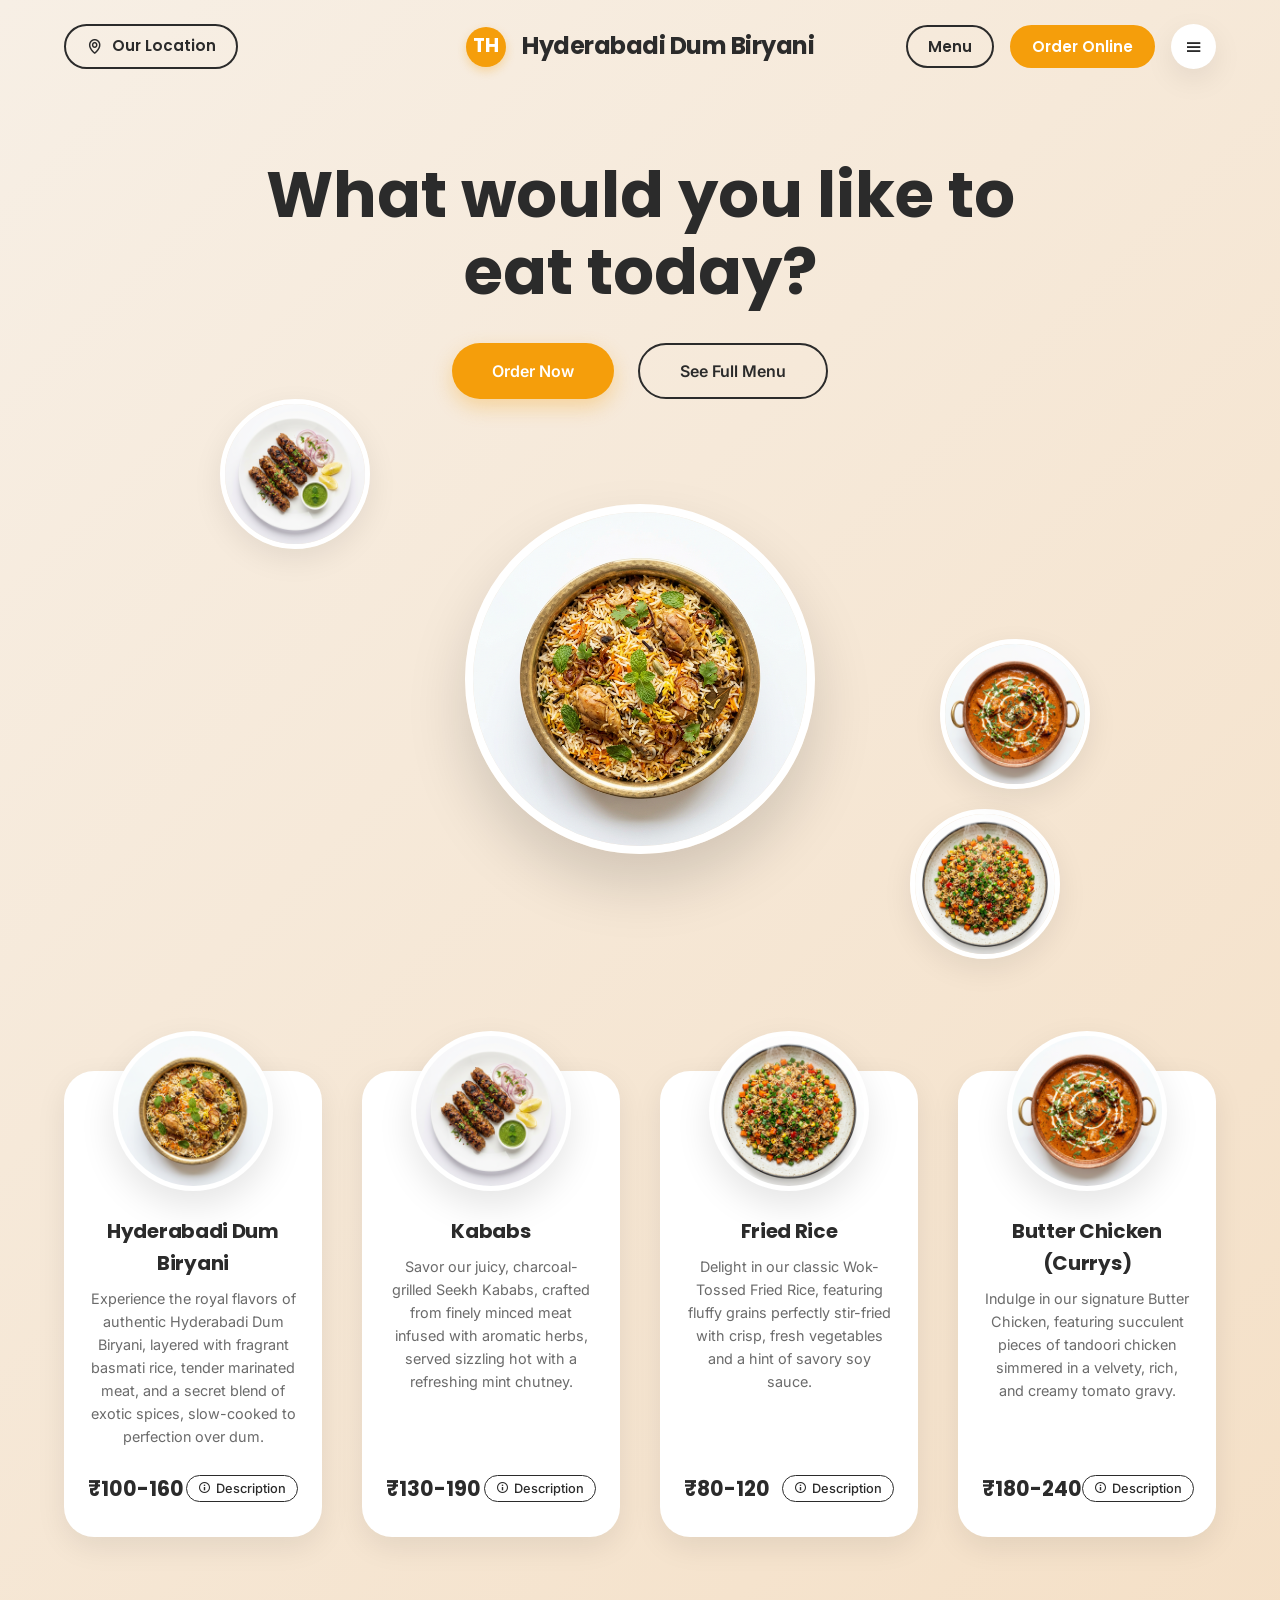
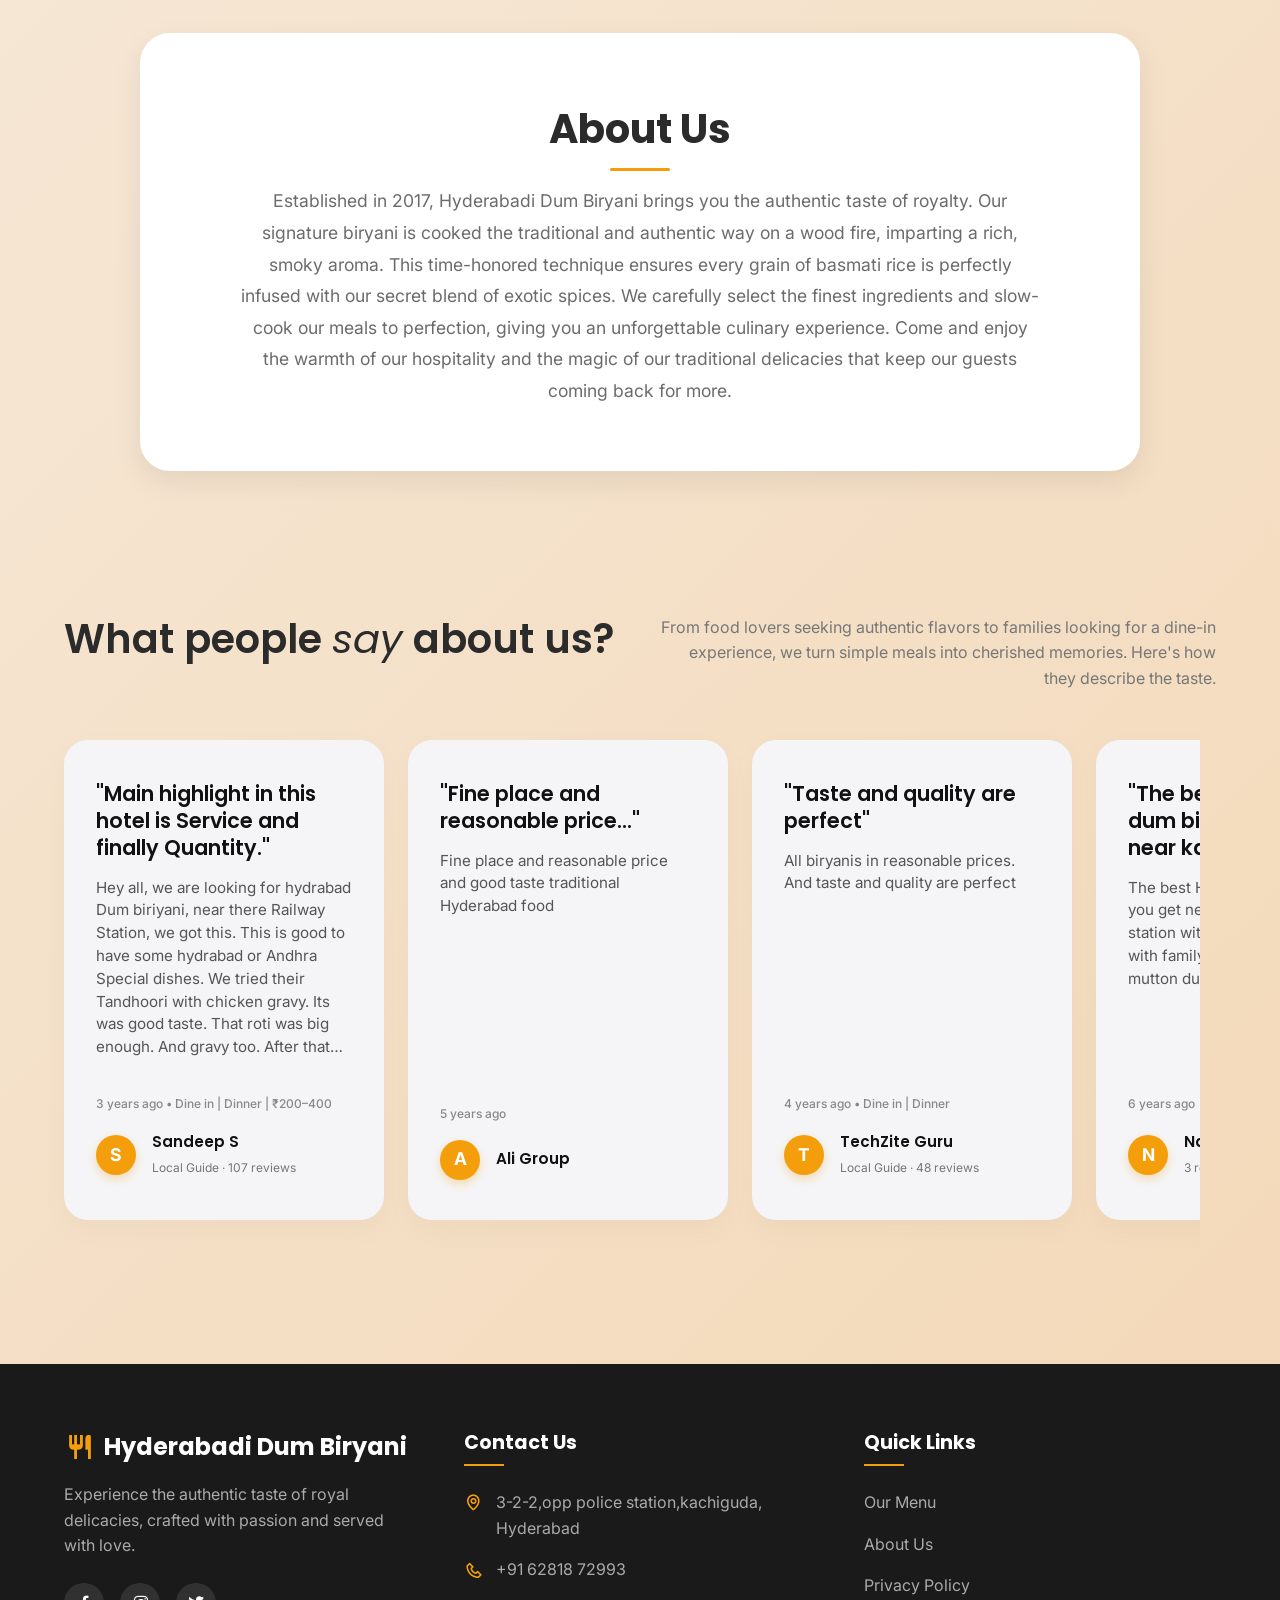
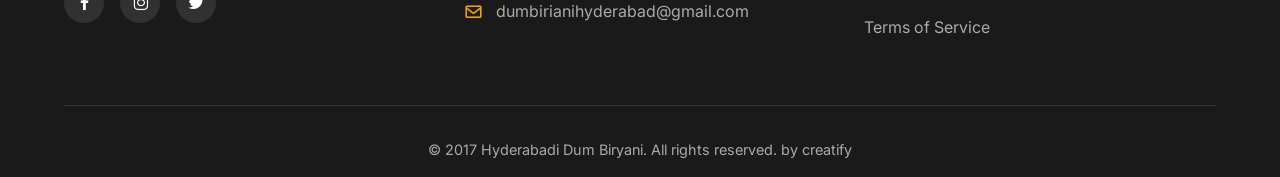
==== index.html @ a50149a4 "Initial commit" ====
<!DOCTYPE html>
<html lang="en">

<head>
  <meta charset="UTF-8">
  <meta name="viewport" content="width=device-width, initial-scale=1.0">
  <title>Hyderabadi Dum Biryani</title>
  <link href="https://fonts.googleapis.com/css2?family=Inter:wght@400;500&family=Poppins:wght@600;700&display=swap"
    rel="stylesheet">
  <link rel="stylesheet" href="style.css">
  <link href='https://unpkg.com/boxicons@2.1.4/css/boxicons.min.css' rel='stylesheet'>
</head>

<body>
  <nav class="navbar">
    <div class="nav-left">
      <a href="https://www.google.com/maps/place/Triveni+Hotel/@17.3891652,78.4968364,20z/data=!4m9!1m2!2m1!1shyderabadi+dum+biryani+hotel!3m5!1s0x3bcb99c9e9e6b159:0x6903d07ece1bf701!8m2!3d17.3891652!4d78.4968364!16s%2Fg%2F1tj44c68?entry=ttu&g_ep=EgoyMDI2MDQyOS4wIKXMDSoASAFQAw%3D%3D"
        target="_blank" title="Open our location in Google Maps" class="nav-pill-btn location-btn">
        <i class='bx bx-map'></i>
        <span>Our Location</span>
      </a>
    </div>
    <div class="nav-center">
      <div class="brand-logo">TH</div>
      <h1>Hyderabadi Dum Biryani</h1>
    </div>
    <div class="nav-right">
      <button class="nav-pill-btn" onclick="window.location.href='menu.html'">Menu</button>
      <button class="nav-pill-btn order-online-btn"
        onclick="window.location.href='https://www.zomato.com/hyderabad/hyderabad-dum-biryani-kacheguda'">Order
        Online</button>
      <button class="icon-btn"><i class='bx bx-menu'></i></button>
    </div>
  </nav>

  <main class="hero">
    <div class="hero-content">
      <h1 class="hero-title">What would you like to eat today?</h1>
      <div class="hero-buttons">
        <button class="btn btn-primary"
          onclick="window.location.href='https://www.zomato.com/hyderabad/hyderabad-dum-biryani-kacheguda'">Order
          Now</button>
        <button class="btn btn-secondary" onclick="window.location.href='menu.html'">See Full Menu</button>
      </div>
    </div>

    <div class="hero-images">
      <img src="assets/biryani_main.png" alt="Hyderabadi Dum Biryani" class="main-dish">

      <img src="assets/kababs_dish.png" alt="Kababs" class="floating-dish dish-1">
      <img src="assets/fried_rice_dish.png" alt="Fried Rice" class="floating-dish dish-2">
      <img src="assets/butter_chicken_dish.png" alt="Butter Chicken" class="floating-dish dish-3">
    </div>
  </main>

  <section class="menu-section">
    <div class="menu-grid">
      <div class="menu-card floating-card" onclick="window.location.href='biryanis.html'" style="cursor: pointer;"
        title="View all Biryani options">
        <div class="card-img-wrapper">
          <img src="assets/biryani_main.png" alt="Hyderabadi Dum Biryani">
        </div>
        <h3>Hyderabadi Dum Biryani</h3>
        <p>Experience the royal flavors of authentic Hyderabadi Dum Biryani, layered with fragrant basmati rice, tender
          marinated meat, and a secret blend of exotic spices, slow-cooked to perfection over dum.</p>
        <div class="card-footer">
          <span class="price">₹100-160</span>
          <button class="description-btn" onclick="event.stopPropagation();"><i class='bx bx-info-circle'></i>
            Description</button>
        </div>
      </div>

      <div class="menu-card floating-card" style="animation-delay: 1s; cursor: pointer;"
        onclick="window.location.href='kababs.html'" title="View all Kababs">
        <div class="card-img-wrapper">
          <img src="assets/kababs_dish.png" alt="Kababs">
        </div>
        <h3>Kababs</h3>
        <p>Savor our juicy, charcoal-grilled Seekh Kababs, crafted from finely minced meat infused with aromatic herbs,
          served sizzling hot with a refreshing mint chutney.</p>
        <div class="card-footer">
          <span class="price">₹130-190</span>
          <button class="description-btn" onclick="event.stopPropagation();"><i class='bx bx-info-circle'></i>
            Description</button>
        </div>
      </div>

      <div class="menu-card floating-card" style="animation-delay: 2s; cursor: pointer;"
        onclick="window.location.href='fried_rice.html'" title="View all Fried Rice">
        <div class="card-img-wrapper">
          <img src="assets/fried_rice_dish.png" alt="Fried Rice">
        </div>
        <h3>Fried Rice</h3>
        <p>Delight in our classic Wok-Tossed Fried Rice, featuring fluffy grains perfectly stir-fried with crisp, fresh
          vegetables and a hint of savory soy sauce.</p>
        <div class="card-footer">
          <span class="price">₹80-120</span>
          <button class="description-btn" onclick="event.stopPropagation();"><i class='bx bx-info-circle'></i>
            Description</button>
        </div>
      </div>

      <div class="menu-card floating-card" style="animation-delay: 3s; cursor: pointer;"
        onclick="window.location.href='currys.html'" title="View all Currys">
        <div class="card-img-wrapper">
          <img src="assets/butter_chicken_dish.png" alt="Butter Chicken">
        </div>
        <h3>Butter Chicken (Currys)</h3>
        <p>Indulge in our signature Butter Chicken, featuring succulent pieces of tandoori chicken simmered in a
          velvety, rich, and creamy tomato gravy.</p>
        <div class="card-footer">
          <span class="price">₹180-240</span>
          <button class="description-btn" onclick="event.stopPropagation();"><i class='bx bx-info-circle'></i>
            Description</button>
        </div>
      </div>
    </div>
  </section>

  <section class="about-section" id="about">
    <div class="about-content">
      <h2>About Us</h2>
      <p>
        Established in 2017, Hyderabadi Dum Biryani brings you the authentic taste of royalty.
        Our signature biryani is cooked the traditional and authentic way on a wood fire, imparting a rich, smoky aroma.
        This time-honored technique ensures every grain of basmati rice is perfectly infused with our secret blend of
        exotic spices.
        We carefully select the finest ingredients and slow-cook our meals to perfection, giving you an unforgettable
        culinary experience.
        Come and enjoy the warmth of our hospitality and the magic of our traditional delicacies that keep our guests
        coming back for more.
      </p>
    </div>
  </section>

  <section class="reviews-section" id="reviews">
    <div class="reviews-header">
      <h2 class="reviews-title">What people <em>say</em> about us?</h2>
      <p class="reviews-subtitle">From food lovers seeking authentic flavors to families looking for a dine-in
        experience, we turn simple meals into cherished memories. Here's how they describe the taste.</p>
    </div>

    <div class="reviews-container">
      <div class="reviews-row">

        <!-- Review 1 -->
        <div class="review-card">
          <div class="review-content">
            <h3 class="review-heading">"Main highlight in this hotel is Service and finally Quantity."</h3>
            <p class="review-text">Hey all, we are looking for hydrabad Dum biriyani, near there Railway Station, we got
              this. This is good to have some hydrabad or Andhra Special dishes. We tried their Tandhoori with chicken
              gravy. Its was good taste. That roti was big enough. And gravy too. After that we ordered one Chicken
              biriyani with 1 big piece. We are Satisfied. And we returned to banglore with peace.</p>
          </div>
          <div class="review-meta">
            <p class="review-context">3 years ago • Dine in | Dinner | ₹200–400</p>
            <div class="review-author">
              <div class="author-avatar">S</div>
              <div class="author-info">
                <h4>Sandeep S</h4>
                <span>Local Guide · 107 reviews</span>
              </div>
            </div>
          </div>
        </div>

        <!-- Review 2 -->
        <div class="review-card">
          <div class="review-content">
            <h3 class="review-heading">"Fine place and reasonable price..."</h3>
            <p class="review-text">Fine place and reasonable price and good taste traditional Hyderabad food</p>
          </div>
          <div class="review-meta">
            <p class="review-context">5 years ago</p>
            <div class="review-author">
              <div class="author-avatar">A</div>
              <div class="author-info">
                <h4>Ali Group</h4>
              </div>
            </div>
          </div>
        </div>

        <!-- Review 3 -->
        <div class="review-card">
          <div class="review-content">
            <h3 class="review-heading">"Taste and quality are perfect"</h3>
            <p class="review-text">All biryanis in reasonable prices. And taste and quality are perfect</p>
          </div>
          <div class="review-meta">
            <p class="review-context">4 years ago • Dine in | Dinner</p>
            <div class="review-author">
              <div class="author-avatar">T</div>
              <div class="author-info">
                <h4>TechZite Guru</h4>
                <span>Local Guide · 48 reviews</span>
              </div>
            </div>
          </div>
        </div>

        <!-- Review 4 -->
        <div class="review-card">
          <div class="review-content">
            <h3 class="review-heading">"The best Hyderabad dum biryani you get near kachiguda..."</h3>
            <p class="review-text">The best Hyderabad dum biryani you get near kachiguda railway station with nice place
              for dining with family. must taste special mutton dum biryani.</p>
          </div>
          <div class="review-meta">
            <p class="review-context">6 years ago</p>
            <div class="review-author">
              <div class="author-avatar">N</div>
              <div class="author-info">
                <h4>Nazir Shaik</h4>
                <span>3 reviews</span>
              </div>
            </div>
          </div>
        </div>

      </div>
    </div>
  </section>



  <footer class="footer">
    <div class="footer-content">
      <div class="footer-section brand-section">
        <div class="footer-logo">
          <i class='bx bx-restaurant'></i>
          <h2>Hyderabadi Dum Biryani</h2>
        </div>
        <p>Experience the authentic taste of royal delicacies, crafted with passion and served with love.</p>
        <div class="social-links">
          <a href="#"><i class='bx bxl-facebook'></i></a>
          <a href="#"><i class='bx bxl-instagram'></i></a>
          <a href="#"><i class='bx bxl-twitter'></i></a>
        </div>
      </div>
      <div class="footer-section">
        <h3>Contact Us</h3>
        <ul>
          <li><i class='bx bx-map'></i> 3-2-2,opp police station,kachiguda, Hyderabad </li>
          <li><i class='bx bx-phone'></i> +91 62818 72993</li>
          <li><i class='bx bx-envelope'></i> dumbirianihyderabad@gmail.com</li>
        </ul>
      </div>
      <div class="footer-section">
        <h3>Quick Links</h3>
        <ul>
          <li><a href="menu.html">Our Menu</a></li>
          <li><a href="index.html#about">About Us</a></li>
          <li><a href="#">Privacy Policy</a></li>
          <li><a href="#">Terms of Service</a></li>
        </ul>
      </div>
    </div>
    <div class="footer-bottom">
      <p>&copy; 2017 Hyderabadi Dum Biryani. All rights reserved. by creatify</p>
    </div>
  </footer>

  <script src="script.js"></script>
</body>

</html>
---- style.css ----
:root {
  --font-heading: 'Poppins', sans-serif;
  --font-body: 'Inter', sans-serif;

  --bg-gradient: linear-gradient(135deg, #F7EFE5 0%, #F3D7B5 100%);
  --primary-btn: #F59E0B;
  --primary-btn-hover: #EA8C00;

  --heading-color: #2B2B2B;
  --text-color: #6B6B6B;

  --card-bg: #FFFFFF;
  --card-shadow: 0 10px 30px rgba(0, 0, 0, 0.08);
}

* {
  margin: 0;
  padding: 0;
  box-sizing: border-box;
}

body {
  font-family: var(--font-body);
  color: var(--text-color);
  background: var(--bg-gradient);
  min-height: 100vh;
  overflow-x: hidden;
  line-height: 1.6;
}

h1,
h2,
h3,
h4,
.price {
  font-family: var(--font-heading);
  color: var(--heading-color);
}

/* Navbar */
.navbar {
  display: flex;
  justify-content: space-between;
  align-items: center;
  padding: 1.5rem 5%;
  background: transparent;
  width: 100%;
}

.nav-left {
  flex: 1;
  display: flex;
  justify-content: flex-start;
  align-items: center;
  gap: 0.5rem;
  font-weight: 500;
}

.location-btn {
  display: inline-flex;
  align-items: center;
  gap: 0.5rem;
  text-decoration: none;
}
.location-btn i {
  font-size: 1.1rem;
}

.nav-center {
  flex: 1;
  display: flex;
  justify-content: center;
  align-items: center;
  gap: 1rem;
}

.brand-logo {
  background: var(--primary-btn);
  color: white;
  width: 40px;
  height: 40px;
  border-radius: 50%;
  display: flex;
  align-items: center;
  justify-content: center;
  font-family: var(--font-heading);
  font-weight: 700;
  font-size: 1.2rem;
  box-shadow: 0 4px 10px rgba(245, 158, 11, 0.3);
}

.nav-center h1 {
  font-size: 1.5rem;
  font-weight: 700;
  letter-spacing: -0.5px;
}

.nav-right {
  flex: 1;
  display: flex;
  justify-content: flex-end;
  align-items: center;
  gap: 1rem;
}

.nav-pill-btn {
  background: transparent;
  border: 2px solid var(--heading-color);
  border-radius: 50px;
  padding: 0.5rem 1.25rem;
  font-family: var(--font-heading);
  font-weight: 600;
  font-size: 0.95rem;
  color: var(--heading-color);
  cursor: pointer;
  transition: all 0.3s ease;
}

.nav-pill-btn:hover {
  background: var(--heading-color);
  color: white;
}

.order-online-btn {
  background: var(--primary-btn);
  color: white;
  border-color: var(--primary-btn);
}

.order-online-btn:hover {
  background: var(--primary-btn-hover);
  border-color: var(--primary-btn-hover);
  transform: translateY(-2px);
  box-shadow: 0 4px 12px rgba(245, 158, 11, 0.3);
}

.icon-btn {
  background: white;
  border: none;
  border-radius: 50%;
  width: 45px;
  height: 45px;
  display: flex;
  align-items: center;
  justify-content: center;
  font-size: 1.25rem;
  color: var(--heading-color);
  cursor: pointer;
  box-shadow: var(--card-shadow);
  transition: all 0.3s ease;
}

.icon-btn:hover {
  transform: translateY(-2px);
  color: var(--primary-btn);
}

/* Hero Section */
.hero {
  display: flex;
  flex-direction: column;
  align-items: center;
  padding: 4rem 5% 6rem;
  text-align: center;
  position: relative;
}

.hero-title {
  font-size: 4rem;
  font-weight: 700;
  max-width: 800px;
  margin-bottom: 2rem;
  line-height: 1.2;
}

.hero-buttons {
  display: flex;
  gap: 1.5rem;
  justify-content: center;
  margin-bottom: 5rem;
}

.btn {
  padding: 1rem 2.5rem;
  border-radius: 50px;
  font-weight: 600;
  font-size: 1rem;
  cursor: pointer;
  transition: all 0.3s ease;
  font-family: var(--font-body);
  border: none;
}

.btn-primary {
  background: var(--primary-btn);
  color: white;
  box-shadow: 0 8px 20px rgba(245, 158, 11, 0.3);
}

.btn-primary:hover {
  background: var(--primary-btn-hover);
  transform: translateY(-3px);
  box-shadow: 0 12px 25px rgba(245, 158, 11, 0.4);
}

.btn-secondary {
  background: transparent;
  color: var(--heading-color);
  border: 2px solid var(--heading-color);
}

.btn-secondary:hover {
  background: var(--heading-color);
  color: white;
}

/* Hero Images */
.hero-images {
  position: relative;
  width: 100%;
  max-width: 600px;
  height: 400px;
  display: flex;
  justify-content: center;
  align-items: center;
}

.main-dish {
  width: 350px;
  height: 350px;
  border-radius: 50%;
  object-fit: cover;
  box-shadow: 0 30px 60px rgba(0, 0, 0, 0.15);
  animation: rotateDish 20s linear infinite;
  z-index: 2;
  border: 8px solid white;
}

.floating-dish {
  position: absolute;
  width: 150px;
  height: 150px;
  border-radius: 50%;
  object-fit: cover;
  box-shadow: var(--card-shadow);
  border: 5px solid white;
  animation: float 4s ease-in-out infinite;
  z-index: 1;
}

.dish-1 {
  top: -20%;
  left: -20%;
  animation-delay: 0s;
}

.dish-2 {
  bottom: -20%;
  right: -20%;
  animation-delay: 1.5s;
}

.dish-3 {
  top: 40%;
  left: 100%;
  animation-delay: 2.5s;
}

/* Menu Section */
.menu-section {
  padding: 2rem 5% 6rem;
}

.menu-grid {
  display: grid;
  grid-template-columns: repeat(auto-fit, minmax(250px, 1fr));
  gap: 2.5rem;
  max-width: 1200px;
  margin: 4rem auto 0;
}

.menu-card {
  background: var(--card-bg);
  border-radius: 30px;
  padding: 2rem 1.5rem;
  text-align: center;
  box-shadow: var(--card-shadow);
  transition: transform 0.4s cubic-bezier(0.175, 0.885, 0.32, 1.275);
  display: flex;
  flex-direction: column;
  align-items: center;
}

.menu-card.floating-card {
  animation: floatCard 4s ease-in-out infinite;
}

.menu-card:hover {
  transform: scale(1.08) !important;
  animation-play-state: paused;
  z-index: 10;
}

.card-img-wrapper {
  width: 160px;
  height: 160px;
  margin-top: -4.5rem;
  margin-bottom: 1.5rem;
  border-radius: 50%;
  box-shadow: 0 15px 35px rgba(0, 0, 0, 0.1);
  background: white;
  padding: 5px;
}

.card-img-wrapper img {
  width: 100%;
  height: 100%;
  border-radius: 50%;
  object-fit: cover;
  display: block;
}

.menu-card h3 {
  font-size: 1.25rem;
  margin-bottom: 0.5rem;
  letter-spacing: -0.3px;
}

.menu-card p {
  font-size: 0.9rem;
  margin-bottom: 1.5rem;
  flex-grow: 1;
}

.card-footer {
  width: 100%;
  display: flex;
  justify-content: space-between;
  align-items: center;
}

.price {
  font-size: 1.3rem;
  font-weight: 700;
  white-space: nowrap;
}

.description-btn {
  background: transparent;
  color: var(--heading-color);
  border: 1px solid var(--heading-color);
  padding: 0.3rem 0.7rem;
  border-radius: 20px;
  font-family: var(--font-body);
  font-weight: 500;
  cursor: pointer;
  display: flex;
  align-items: center;
  gap: 0.3rem;
  transition: all 0.3s ease;
  font-size: 0.8rem;
}

.description-btn:hover {
  background: var(--heading-color);
  color: white;
  transform: scale(1.05);
}

/* Animations */
@keyframes rotateDish {
  from {
    transform: rotate(0deg);
  }

  to {
    transform: rotate(360deg);
  }
}

@keyframes float {
  0% {
    transform: translateY(0px);
  }

  50% {
    transform: translateY(-15px);
  }

  100% {
    transform: translateY(0px);
  }
}

@keyframes floatCard {
  0% {
    transform: translateY(0px);
  }

  50% {
    transform: translateY(-10px);
  }

  100% {
    transform: translateY(0px);
  }
}

/* Responsive */
@media (max-width: 1024px) {
  .nav-right .nav-pill-btn {
    display: none;
  }
  .nav-left .location-btn span {
    display: none;
  }
  .nav-left .location-btn {
    padding: 0;
    width: 45px;
    height: 45px;
    border-radius: 50%;
    display: flex;
    justify-content: center;
    align-items: center;
  }
  .nav-left .location-btn i {
    font-size: 1.5rem;
  }
  .dish-3 {
    left: 80%;
  }
}

@media (max-width: 768px) {
  .navbar {
    padding: 1rem 5%;
  }
  .nav-center h1 {
    font-size: 1.1rem;
    white-space: nowrap;
  }
  .brand-logo {
    width: 35px;
    height: 35px;
    font-size: 1rem;
  }
  .icon-btn {
    width: 40px;
    height: 40px;
  }

  .hero {
    padding: 2rem 5% 4rem;
  }
  .hero-title {
    font-size: 2.2rem;
  }
  .hero-buttons {
    flex-direction: column;
    width: 100%;
    max-width: 300px;
    gap: 1rem;
    margin-bottom: 3rem;
  }
  .btn {
    width: 100%;
  }

  .main-dish {
    width: 250px;
    height: 250px;
  }
  .floating-dish {
    width: 100px;
    height: 100px;
  }
  .dish-1 {
    top: -5%;
    left: -5%;
  }
  .dish-2 {
    bottom: -5%;
    right: -5%;
  }
  .dish-3 {
    left: 70%;
    top: 50%;
  }
  .hero-images {
    height: 280px;
    margin-top: 1rem;
  }

  .menu-grid {
    gap: 3.5rem;
    margin-top: 2rem;
  }
  .card-img-wrapper {
    width: 130px;
    height: 130px;
    margin-top: -3.5rem;
  }
}

@media (max-width: 480px) {
  .nav-center h1 {
    display: none;
  }
  .hero-title {
    font-size: 1.8rem;
  }
  
  .main-dish {
    width: 200px;
    height: 200px;
  }
  .floating-dish {
    width: 80px;
    height: 80px;
  }
  .hero-images {
    height: 220px;
  }
  .dish-1 {
    top: -10%;
    left: -5%;
  }
  .dish-2 {
    bottom: -10%;
    right: -5%;
  }
  .dish-3 {
    left: 75%;
    top: 40%;
  }
}

/* About Section */
.about-section {
  padding: 4rem 5%;
  text-align: center;
  background: var(--card-bg);
  border-radius: 30px;
  margin: 0 auto 4rem;
  max-width: 1000px;
  box-shadow: var(--card-shadow);
  position: relative;
  z-index: 1;
}

.about-content {
  max-width: 800px;
  margin: 0 auto;
}

.about-content h2 {
  font-size: 2.5rem;
  margin-bottom: 1.5rem;
  color: var(--heading-color);
  position: relative;
  display: inline-block;
}

.about-content h2::after {
  content: '';
  position: absolute;
  left: 50%;
  bottom: -10px;
  transform: translateX(-50%);
  width: 60px;
  height: 3px;
  background: var(--primary-btn);
  border-radius: 2px;
}

.about-content p {
  font-size: 1.1rem;
  line-height: 1.8;
  color: var(--text-color);
}

@media (max-width: 768px) {
  .about-section {
    padding: 3rem 5%;
    margin: 0 1rem 3rem;
  }
  
  .about-content h2 {
    font-size: 2rem;
  }
  
  .about-content p {
    font-size: 1rem;
  }
}

/* Gallery Section */
.gallery-section {
  padding: 4rem 5%;
  text-align: center;
  max-width: 1200px;
  margin: 0 auto 4rem;
}

.gallery-content h2 {
  font-size: 2.5rem;
  margin-bottom: 2.5rem;
  color: var(--heading-color);
  position: relative;
  display: inline-block;
}

.gallery-content h2::after {
  content: '';
  position: absolute;
  left: 50%;
  bottom: -10px;
  transform: translateX(-50%);
  width: 60px;
  height: 3px;
  background: var(--primary-btn);
  border-radius: 2px;
}

.gallery-row {
  display: flex;
  gap: 2rem;
  overflow-x: auto;
  padding: 1rem 1rem 2rem;
  scrollbar-width: thin;
  scrollbar-color: var(--primary-btn) rgba(0, 0, 0, 0.05);
}

.gallery-row::-webkit-scrollbar {
  height: 8px;
}

.gallery-row::-webkit-scrollbar-track {
  background: rgba(0, 0, 0, 0.05);
  border-radius: 10px;
}

.gallery-row::-webkit-scrollbar-thumb {
  background-color: var(--primary-btn);
  border-radius: 10px;
}

.gallery-item {
  flex: 0 0 350px;
  border-radius: 20px;
  overflow: hidden;
  box-shadow: var(--card-shadow);
  transition: transform 0.4s ease;
  background: white;
  padding: 10px;
}

.gallery-item:hover {
  transform: translateY(-10px);
}

.gallery-item img, .coming-soon .placeholder {
  width: 100%;
  height: 250px;
  object-fit: cover;
  border-radius: 15px;
  display: block;
}

.coming-soon .placeholder {
  display: flex;
  flex-direction: column;
  justify-content: center;
  align-items: center;
  background: #f8f9fa;
  color: #888;
  border: 2px dashed #ddd;
  gap: 0.5rem;
  font-family: var(--font-body);
  font-weight: 500;
}

.coming-soon .placeholder i {
  font-size: 3rem;
  color: #ccc;
}

@media (max-width: 768px) {
  .gallery-section {
    padding: 2rem 5%;
  }
  .gallery-content h2 {
    font-size: 2rem;
  }
}

/* Footer */
.footer {
  background: #1a1a1a;
  color: #f5f5f5;
  padding: 4rem 5% 1rem;
  margin-top: 4rem;
}

.footer-content {
  display: grid;
  grid-template-columns: repeat(auto-fit, minmax(250px, 1fr));
  gap: 3rem;
  margin-bottom: 3rem;
}

.footer-logo {
  display: flex;
  align-items: center;
  gap: 0.5rem;
  margin-bottom: 1rem;
}

.footer-logo i {
  color: var(--primary-btn);
  font-size: 2rem;
}

.footer-logo h2 {
  color: white;
  font-size: 1.5rem;
}

.brand-section p {
  color: #aaa;
  margin-bottom: 1.5rem;
}

.social-links {
  display: flex;
  gap: 1rem;
}

.social-links a {
  color: white;
  background: rgba(255, 255, 255, 0.1);
  width: 40px;
  height: 40px;
  border-radius: 50%;
  display: flex;
  align-items: center;
  justify-content: center;
  font-size: 1.2rem;
  transition: all 0.3s ease;
  text-decoration: none;
}

.social-links a:hover {
  background: var(--primary-btn);
  transform: translateY(-3px);
}

.footer-section h3 {
  color: white;
  font-size: 1.2rem;
  margin-bottom: 1.5rem;
  position: relative;
  padding-bottom: 0.5rem;
}

.footer-section h3::after {
  content: '';
  position: absolute;
  left: 0;
  bottom: 0;
  width: 40px;
  height: 2px;
  background: var(--primary-btn);
}

.footer-section ul {
  list-style: none;
}

.footer-section ul li {
  margin-bottom: 1rem;
  display: flex;
  align-items: flex-start;
  gap: 0.8rem;
  color: #aaa;
}

.footer-section ul li i {
  color: var(--primary-btn);
  margin-top: 0.2rem;
  font-size: 1.2rem;
}

.footer-section ul li a {
  color: #aaa;
  text-decoration: none;
  transition: color 0.3s ease;
}

.footer-section ul li a:hover {
  color: var(--primary-btn);
}

.footer-bottom {
  text-align: center;
  padding-top: 2rem;
  border-top: 1px solid rgba(255, 255, 255, 0.1);
  color: #aaa;
  font-size: 0.9rem;
}

@media (max-width: 768px) {
  .footer {
    padding-top: 3rem;
  }
}

/* Reviews Section */
.reviews-section {
  padding: 5rem 5%;
  max-width: 1400px;
  margin: 0 auto;
  overflow: hidden;
}

.reviews-header {
  display: flex;
  justify-content: space-between;
  align-items: flex-start;
  margin-bottom: 3rem;
  gap: 2rem;
  flex-wrap: wrap;
}

.reviews-title {
  flex: 1;
  min-width: 300px;
  font-size: 2.5rem;
  font-weight: 600;
  color: var(--heading-color);
  line-height: 1.2;
}

.reviews-title em {
  font-style: italic;
  font-weight: 400;
}

.reviews-subtitle {
  flex: 1;
  min-width: 300px;
  font-size: 1rem;
  color: #777;
  line-height: 1.6;
  text-align: right;
}

.reviews-container {
  width: 100%;
  overflow-x: auto;
  padding: 2rem 1rem 3rem;
  margin: -2rem -1rem -3rem; /* Compensate for padding to show shadows */
  scrollbar-width: none; /* Firefox */
}

.reviews-container::-webkit-scrollbar {
  display: none; /* Safari and Chrome */
}

.reviews-row {
  display: inline-flex;
  gap: 1.5rem;
}

.review-card {
  width: 320px;
  height: 480px;
  background: #f5f5f7;
  border-radius: 24px;
  padding: 2.5rem 2rem;
  display: flex;
  flex-direction: column;
  justify-content: space-between;
  position: relative;
  overflow: hidden;
  transition: transform 0.4s cubic-bezier(0.25, 0.8, 0.25, 1), box-shadow 0.4s ease;
  cursor: pointer;
  flex-shrink: 0;
  box-shadow: 0 10px 30px rgba(0,0,0,0.03);
}

.review-card::before {
  content: '';
  position: absolute;
  top: 0;
  left: 0;
  width: 100%;
  height: 100%;
  background: linear-gradient(to bottom, #fffcf6 0%, #ffdf9e 40%, #ff9800 100%);
  opacity: 0;
  transition: opacity 0.5s ease;
  z-index: 0;
}

.review-card:hover {
  transform: scale(1.03) translateY(-10px);
  box-shadow: 0 20px 40px rgba(255, 143, 0, 0.2);
}

.review-card:hover::before {
  opacity: 1;
}

.review-content,
.review-meta {
  position: relative;
  z-index: 1;
}

.review-heading {
  font-size: 1.3rem;
  font-weight: 600;
  color: #111;
  margin-bottom: 1rem;
  line-height: 1.3;
}

.review-text {
  font-size: 0.95rem;
  color: #555;
  line-height: 1.5;
  display: -webkit-box;
  -webkit-line-clamp: 8;
  -webkit-box-orient: vertical;
  overflow: hidden;
}

.review-card:hover .review-text {
  color: #222;
}

.review-meta {
  margin-top: 1.5rem;
}

.review-context {
  font-size: 0.75rem;
  color: #888;
  margin-bottom: 1rem;
  font-weight: 500;
}

.review-card:hover .review-context {
  color: #555;
}

.review-author {
  display: flex;
  align-items: center;
  gap: 1rem;
}

.author-avatar {
  width: 40px;
  height: 40px;
  border-radius: 50%;
  background: var(--primary-btn);
  color: #fff;
  display: flex;
  align-items: center;
  justify-content: center;
  font-weight: 700;
  font-size: 1.1rem;
  box-shadow: 0 4px 10px rgba(245, 158, 11, 0.3);
}

.author-info h4 {
  font-size: 0.95rem;
  font-weight: 600;
  color: #111;
  margin: 0;
}

.author-info span {
  font-size: 0.75rem;
  color: #777;
}

.review-card:hover .author-info span {
  color: #444;
}

@media (max-width: 768px) {
  .reviews-header {
    flex-direction: column;
    text-align: left;
    gap: 1rem;
  }
  .reviews-subtitle {
    text-align: left;
  }
  .review-card {
    width: 280px;
    height: 420px;
    padding: 2rem 1.5rem;
  }
}
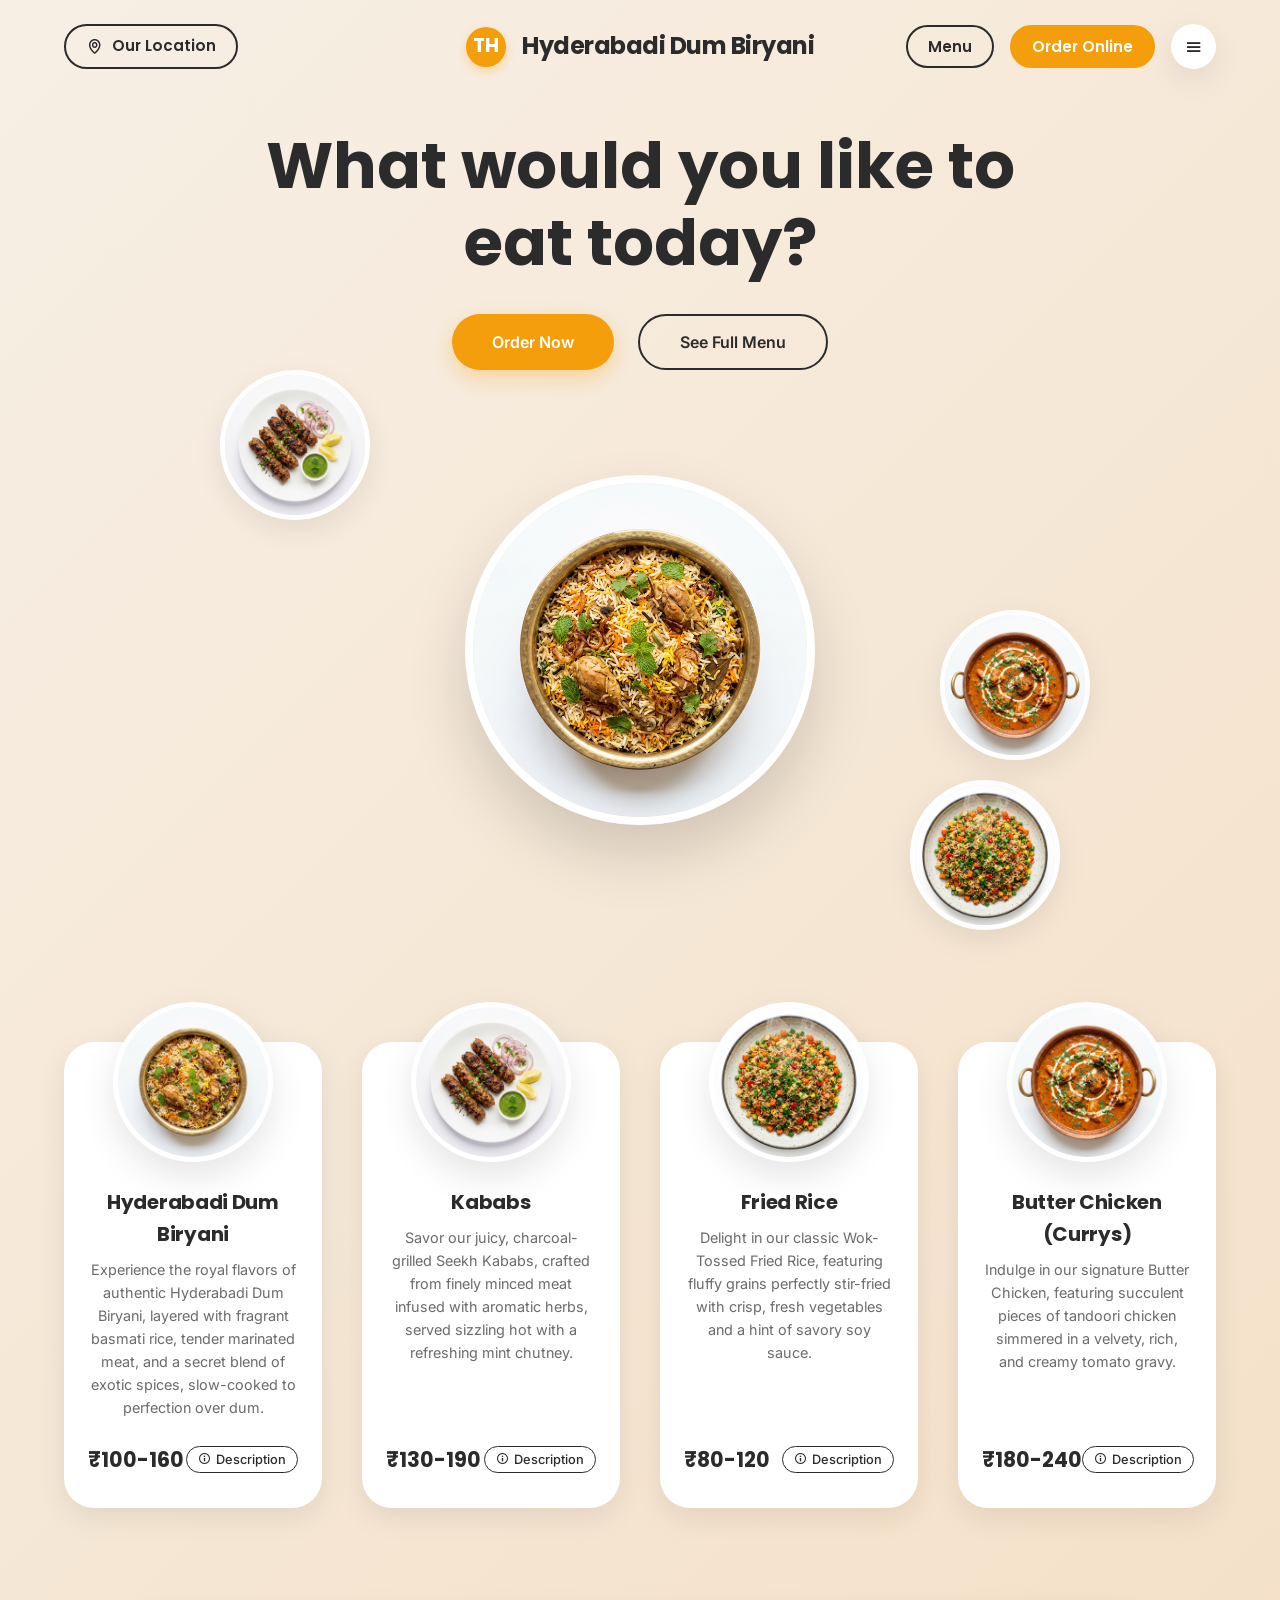
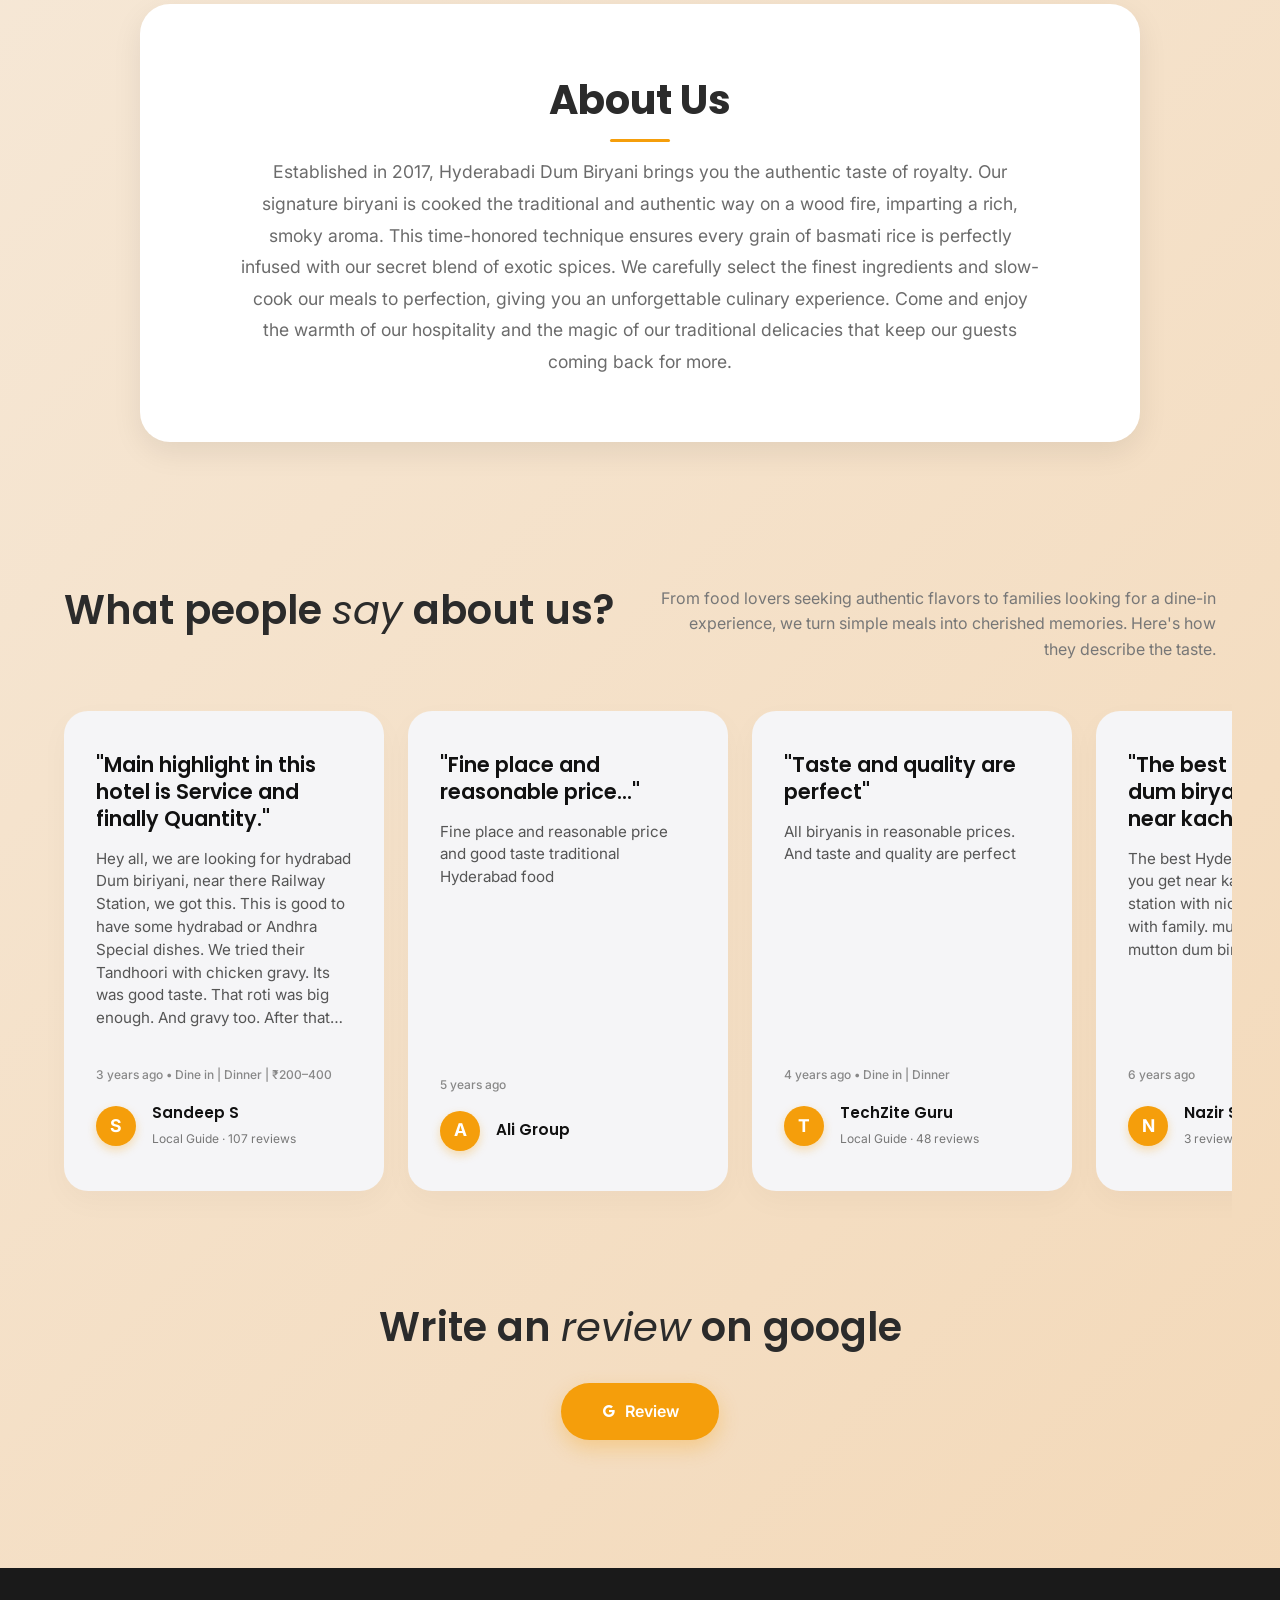
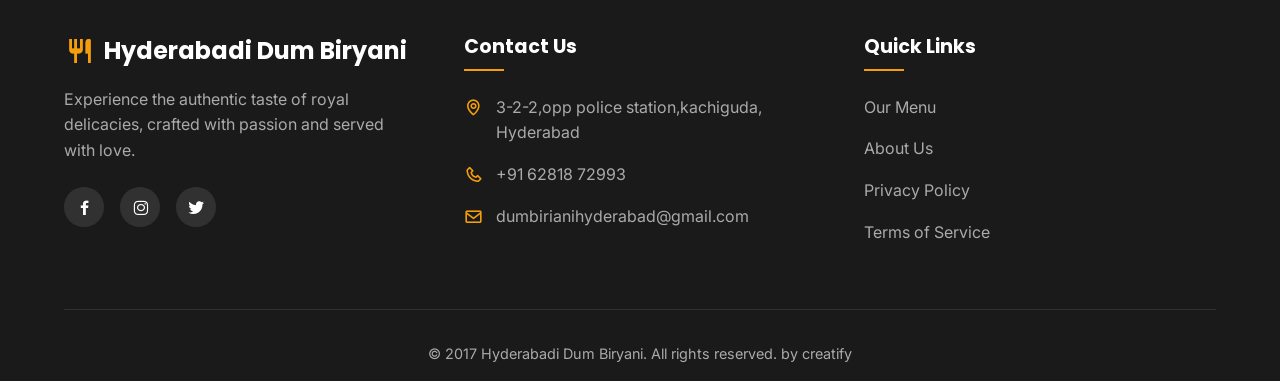
==== commit c76f9d48: "Updated" ====
--- a/index.html
+++ b/index.html
@@ -222,6 +222,13 @@
     </div>
   </section>
 
+  <section class="write-review-section" style="text-align: center; padding: 2rem 5% 4rem; max-width: 1200px; margin: 0 auto;">
+    <h2 class="reviews-title" style="margin-bottom: 2rem;">Write an <em>review</em> on google</h2>
+    <a href="https://www.google.com/search?q=hotel+triveni&sca_esv=e1aed3f059b28a74&sxsrf=ANbL-n6Q2-XtqT9qCCdNrHduC_TjDiDYyg%3A1778856593212&ei=kTIHaoXXDLeUnesP6IuR4QE&biw=1536&bih=730&oq=hotel+triv&gs_lp=[base64]&sclient=gws-wiz-serp#sv=[base64]" target="_blank" class="btn btn-primary" style="display: inline-flex; align-items: center; justify-content: center; gap: 0.5rem; text-decoration: none;">
+      <i class='bx bxl-google'></i> Review
+    </a>
+  </section>
+
 
 
   <footer class="footer">
--- a/style.css
+++ b/style.css
@@ -1,1008 +1,1090 @@
-:root {
-  --font-heading: 'Poppins', sans-serif;
-  --font-body: 'Inter', sans-serif;
-
-  --bg-gradient: linear-gradient(135deg, #F7EFE5 0%, #F3D7B5 100%);
-  --primary-btn: #F59E0B;
-  --primary-btn-hover: #EA8C00;
-
-  --heading-color: #2B2B2B;
-  --text-color: #6B6B6B;
-
-  --card-bg: #FFFFFF;
-  --card-shadow: 0 10px 30px rgba(0, 0, 0, 0.08);
-}
-
-* {
-  margin: 0;
-  padding: 0;
-  box-sizing: border-box;
-}
-
-body {
-  font-family: var(--font-body);
-  color: var(--text-color);
-  background: var(--bg-gradient);
-  min-height: 100vh;
-  overflow-x: hidden;
-  line-height: 1.6;
-}
-
-h1,
-h2,
-h3,
-h4,
-.price {
-  font-family: var(--font-heading);
-  color: var(--heading-color);
-}
-
-/* Navbar */
-.navbar {
-  display: flex;
-  justify-content: space-between;
-  align-items: center;
-  padding: 1.5rem 5%;
-  background: transparent;
-  width: 100%;
-}
-
-.nav-left {
-  flex: 1;
-  display: flex;
-  justify-content: flex-start;
-  align-items: center;
-  gap: 0.5rem;
-  font-weight: 500;
-}
-
-.location-btn {
-  display: inline-flex;
-  align-items: center;
-  gap: 0.5rem;
-  text-decoration: none;
-}
-.location-btn i {
-  font-size: 1.1rem;
-}
-
-.nav-center {
-  flex: 1;
-  display: flex;
-  justify-content: center;
-  align-items: center;
-  gap: 1rem;
-}
-
-.brand-logo {
-  background: var(--primary-btn);
-  color: white;
-  width: 40px;
-  height: 40px;
-  border-radius: 50%;
-  display: flex;
-  align-items: center;
-  justify-content: center;
-  font-family: var(--font-heading);
-  font-weight: 700;
-  font-size: 1.2rem;
-  box-shadow: 0 4px 10px rgba(245, 158, 11, 0.3);
-}
-
-.nav-center h1 {
-  font-size: 1.5rem;
-  font-weight: 700;
-  letter-spacing: -0.5px;
-}
-
-.nav-right {
-  flex: 1;
-  display: flex;
-  justify-content: flex-end;
-  align-items: center;
-  gap: 1rem;
-}
-
-.nav-pill-btn {
-  background: transparent;
-  border: 2px solid var(--heading-color);
-  border-radius: 50px;
-  padding: 0.5rem 1.25rem;
-  font-family: var(--font-heading);
-  font-weight: 600;
-  font-size: 0.95rem;
-  color: var(--heading-color);
-  cursor: pointer;
-  transition: all 0.3s ease;
-}
-
-.nav-pill-btn:hover {
-  background: var(--heading-color);
-  color: white;
-}
-
-.order-online-btn {
-  background: var(--primary-btn);
-  color: white;
-  border-color: var(--primary-btn);
-}
-
-.order-online-btn:hover {
-  background: var(--primary-btn-hover);
-  border-color: var(--primary-btn-hover);
-  transform: translateY(-2px);
-  box-shadow: 0 4px 12px rgba(245, 158, 11, 0.3);
-}
-
-.icon-btn {
-  background: white;
-  border: none;
-  border-radius: 50%;
-  width: 45px;
-  height: 45px;
-  display: flex;
-  align-items: center;
-  justify-content: center;
-  font-size: 1.25rem;
-  color: var(--heading-color);
-  cursor: pointer;
-  box-shadow: var(--card-shadow);
-  transition: all 0.3s ease;
-}
-
-.icon-btn:hover {
-  transform: translateY(-2px);
-  color: var(--primary-btn);
-}
-
-/* Hero Section */
-.hero {
-  display: flex;
-  flex-direction: column;
-  align-items: center;
-  padding: 4rem 5% 6rem;
-  text-align: center;
-  position: relative;
-}
-
-.hero-title {
-  font-size: 4rem;
-  font-weight: 700;
-  max-width: 800px;
-  margin-bottom: 2rem;
-  line-height: 1.2;
-}
-
-.hero-buttons {
-  display: flex;
-  gap: 1.5rem;
-  justify-content: center;
-  margin-bottom: 5rem;
-}
-
-.btn {
-  padding: 1rem 2.5rem;
-  border-radius: 50px;
-  font-weight: 600;
-  font-size: 1rem;
-  cursor: pointer;
-  transition: all 0.3s ease;
-  font-family: var(--font-body);
-  border: none;
-}
-
-.btn-primary {
-  background: var(--primary-btn);
-  color: white;
-  box-shadow: 0 8px 20px rgba(245, 158, 11, 0.3);
-}
-
-.btn-primary:hover {
-  background: var(--primary-btn-hover);
-  transform: translateY(-3px);
-  box-shadow: 0 12px 25px rgba(245, 158, 11, 0.4);
-}
-
-.btn-secondary {
-  background: transparent;
-  color: var(--heading-color);
-  border: 2px solid var(--heading-color);
-}
-
-.btn-secondary:hover {
-  background: var(--heading-color);
-  color: white;
-}
-
-/* Hero Images */
-.hero-images {
-  position: relative;
-  width: 100%;
-  max-width: 600px;
-  height: 400px;
-  display: flex;
-  justify-content: center;
-  align-items: center;
-}
-
-.main-dish {
-  width: 350px;
-  height: 350px;
-  border-radius: 50%;
-  object-fit: cover;
-  box-shadow: 0 30px 60px rgba(0, 0, 0, 0.15);
-  animation: rotateDish 20s linear infinite;
-  z-index: 2;
-  border: 8px solid white;
-}
-
-.floating-dish {
-  position: absolute;
-  width: 150px;
-  height: 150px;
-  border-radius: 50%;
-  object-fit: cover;
-  box-shadow: var(--card-shadow);
-  border: 5px solid white;
-  animation: float 4s ease-in-out infinite;
-  z-index: 1;
-}
-
-.dish-1 {
-  top: -20%;
-  left: -20%;
-  animation-delay: 0s;
-}
-
-.dish-2 {
-  bottom: -20%;
-  right: -20%;
-  animation-delay: 1.5s;
-}
-
-.dish-3 {
-  top: 40%;
-  left: 100%;
-  animation-delay: 2.5s;
-}
-
-/* Menu Section */
-.menu-section {
-  padding: 2rem 5% 6rem;
-}
-
-.menu-grid {
-  display: grid;
-  grid-template-columns: repeat(auto-fit, minmax(250px, 1fr));
-  gap: 2.5rem;
-  max-width: 1200px;
-  margin: 4rem auto 0;
-}
-
-.menu-card {
-  background: var(--card-bg);
-  border-radius: 30px;
-  padding: 2rem 1.5rem;
-  text-align: center;
-  box-shadow: var(--card-shadow);
-  transition: transform 0.4s cubic-bezier(0.175, 0.885, 0.32, 1.275);
-  display: flex;
-  flex-direction: column;
-  align-items: center;
-}
-
-.menu-card.floating-card {
-  animation: floatCard 4s ease-in-out infinite;
-}
-
-.menu-card:hover {
-  transform: scale(1.08) !important;
-  animation-play-state: paused;
-  z-index: 10;
-}
-
-.card-img-wrapper {
-  width: 160px;
-  height: 160px;
-  margin-top: -4.5rem;
-  margin-bottom: 1.5rem;
-  border-radius: 50%;
-  box-shadow: 0 15px 35px rgba(0, 0, 0, 0.1);
-  background: white;
-  padding: 5px;
-}
-
-.card-img-wrapper img {
-  width: 100%;
-  height: 100%;
-  border-radius: 50%;
-  object-fit: cover;
-  display: block;
-}
-
-.menu-card h3 {
-  font-size: 1.25rem;
-  margin-bottom: 0.5rem;
-  letter-spacing: -0.3px;
-}
-
-.menu-card p {
-  font-size: 0.9rem;
-  margin-bottom: 1.5rem;
-  flex-grow: 1;
-}
-
-.card-footer {
-  width: 100%;
-  display: flex;
-  justify-content: space-between;
-  align-items: center;
-}
-
-.price {
-  font-size: 1.3rem;
-  font-weight: 700;
-  white-space: nowrap;
-}
-
-.description-btn {
-  background: transparent;
-  color: var(--heading-color);
-  border: 1px solid var(--heading-color);
-  padding: 0.3rem 0.7rem;
-  border-radius: 20px;
-  font-family: var(--font-body);
-  font-weight: 500;
-  cursor: pointer;
-  display: flex;
-  align-items: center;
-  gap: 0.3rem;
-  transition: all 0.3s ease;
-  font-size: 0.8rem;
-}
-
-.description-btn:hover {
-  background: var(--heading-color);
-  color: white;
-  transform: scale(1.05);
-}
-
-/* Animations */
-@keyframes rotateDish {
-  from {
-    transform: rotate(0deg);
-  }
-
-  to {
-    transform: rotate(360deg);
-  }
-}
-
-@keyframes float {
-  0% {
-    transform: translateY(0px);
-  }
-
-  50% {
-    transform: translateY(-15px);
-  }
-
-  100% {
-    transform: translateY(0px);
-  }
-}
-
-@keyframes floatCard {
-  0% {
-    transform: translateY(0px);
-  }
-
-  50% {
-    transform: translateY(-10px);
-  }
-
-  100% {
-    transform: translateY(0px);
-  }
-}
-
-/* Responsive */
-@media (max-width: 1024px) {
-  .nav-right .nav-pill-btn {
-    display: none;
-  }
-  .nav-left .location-btn span {
-    display: none;
-  }
-  .nav-left .location-btn {
-    padding: 0;
-    width: 45px;
-    height: 45px;
-    border-radius: 50%;
-    display: flex;
-    justify-content: center;
-    align-items: center;
-  }
-  .nav-left .location-btn i {
-    font-size: 1.5rem;
-  }
-  .dish-3 {
-    left: 80%;
-  }
-}
-
-@media (max-width: 768px) {
-  .navbar {
-    padding: 1rem 5%;
-  }
-  .nav-center h1 {
-    font-size: 1.1rem;
-    white-space: nowrap;
-  }
-  .brand-logo {
-    width: 35px;
-    height: 35px;
-    font-size: 1rem;
-  }
-  .icon-btn {
-    width: 40px;
-    height: 40px;
-  }
-
-  .hero {
-    padding: 2rem 5% 4rem;
-  }
-  .hero-title {
-    font-size: 2.2rem;
-  }
-  .hero-buttons {
-    flex-direction: column;
-    width: 100%;
-    max-width: 300px;
-    gap: 1rem;
-    margin-bottom: 3rem;
-  }
-  .btn {
-    width: 100%;
-  }
-
-  .main-dish {
-    width: 250px;
-    height: 250px;
-  }
-  .floating-dish {
-    width: 100px;
-    height: 100px;
-  }
-  .dish-1 {
-    top: -5%;
-    left: -5%;
-  }
-  .dish-2 {
-    bottom: -5%;
-    right: -5%;
-  }
-  .dish-3 {
-    left: 70%;
-    top: 50%;
-  }
-  .hero-images {
-    height: 280px;
-    margin-top: 1rem;
-  }
-
-  .menu-grid {
-    gap: 3.5rem;
-    margin-top: 2rem;
-  }
-  .card-img-wrapper {
-    width: 130px;
-    height: 130px;
-    margin-top: -3.5rem;
-  }
-}
-
-@media (max-width: 480px) {
-  .nav-center h1 {
-    display: none;
-  }
-  .hero-title {
-    font-size: 1.8rem;
-  }
-  
-  .main-dish {
-    width: 200px;
-    height: 200px;
-  }
-  .floating-dish {
-    width: 80px;
-    height: 80px;
-  }
-  .hero-images {
-    height: 220px;
-  }
-  .dish-1 {
-    top: -10%;
-    left: -5%;
-  }
-  .dish-2 {
-    bottom: -10%;
-    right: -5%;
-  }
-  .dish-3 {
-    left: 75%;
-    top: 40%;
-  }
-}
-
-/* About Section */
-.about-section {
-  padding: 4rem 5%;
-  text-align: center;
-  background: var(--card-bg);
-  border-radius: 30px;
-  margin: 0 auto 4rem;
-  max-width: 1000px;
-  box-shadow: var(--card-shadow);
-  position: relative;
-  z-index: 1;
-}
-
-.about-content {
-  max-width: 800px;
-  margin: 0 auto;
-}
-
-.about-content h2 {
-  font-size: 2.5rem;
-  margin-bottom: 1.5rem;
-  color: var(--heading-color);
-  position: relative;
-  display: inline-block;
-}
-
-.about-content h2::after {
-  content: '';
-  position: absolute;
-  left: 50%;
-  bottom: -10px;
-  transform: translateX(-50%);
-  width: 60px;
-  height: 3px;
-  background: var(--primary-btn);
-  border-radius: 2px;
-}
-
-.about-content p {
-  font-size: 1.1rem;
-  line-height: 1.8;
-  color: var(--text-color);
-}
-
-@media (max-width: 768px) {
-  .about-section {
-    padding: 3rem 5%;
-    margin: 0 1rem 3rem;
-  }
-  
-  .about-content h2 {
-    font-size: 2rem;
-  }
-  
-  .about-content p {
-    font-size: 1rem;
-  }
-}
-
-/* Gallery Section */
-.gallery-section {
-  padding: 4rem 5%;
-  text-align: center;
-  max-width: 1200px;
-  margin: 0 auto 4rem;
-}
-
-.gallery-content h2 {
-  font-size: 2.5rem;
-  margin-bottom: 2.5rem;
-  color: var(--heading-color);
-  position: relative;
-  display: inline-block;
-}
-
-.gallery-content h2::after {
-  content: '';
-  position: absolute;
-  left: 50%;
-  bottom: -10px;
-  transform: translateX(-50%);
-  width: 60px;
-  height: 3px;
-  background: var(--primary-btn);
-  border-radius: 2px;
-}
-
-.gallery-row {
-  display: flex;
-  gap: 2rem;
-  overflow-x: auto;
-  padding: 1rem 1rem 2rem;
-  scrollbar-width: thin;
-  scrollbar-color: var(--primary-btn) rgba(0, 0, 0, 0.05);
-}
-
-.gallery-row::-webkit-scrollbar {
-  height: 8px;
-}
-
-.gallery-row::-webkit-scrollbar-track {
-  background: rgba(0, 0, 0, 0.05);
-  border-radius: 10px;
-}
-
-.gallery-row::-webkit-scrollbar-thumb {
-  background-color: var(--primary-btn);
-  border-radius: 10px;
-}
-
-.gallery-item {
-  flex: 0 0 350px;
-  border-radius: 20px;
-  overflow: hidden;
-  box-shadow: var(--card-shadow);
-  transition: transform 0.4s ease;
-  background: white;
-  padding: 10px;
-}
-
-.gallery-item:hover {
-  transform: translateY(-10px);
-}
-
-.gallery-item img, .coming-soon .placeholder {
-  width: 100%;
-  height: 250px;
-  object-fit: cover;
-  border-radius: 15px;
-  display: block;
-}
-
-.coming-soon .placeholder {
-  display: flex;
-  flex-direction: column;
-  justify-content: center;
-  align-items: center;
-  background: #f8f9fa;
-  color: #888;
-  border: 2px dashed #ddd;
-  gap: 0.5rem;
-  font-family: var(--font-body);
-  font-weight: 500;
-}
-
-.coming-soon .placeholder i {
-  font-size: 3rem;
-  color: #ccc;
-}
-
-@media (max-width: 768px) {
-  .gallery-section {
-    padding: 2rem 5%;
-  }
-  .gallery-content h2 {
-    font-size: 2rem;
-  }
-}
-
-/* Footer */
-.footer {
-  background: #1a1a1a;
-  color: #f5f5f5;
-  padding: 4rem 5% 1rem;
-  margin-top: 4rem;
-}
-
-.footer-content {
-  display: grid;
-  grid-template-columns: repeat(auto-fit, minmax(250px, 1fr));
-  gap: 3rem;
-  margin-bottom: 3rem;
-}
-
-.footer-logo {
-  display: flex;
-  align-items: center;
-  gap: 0.5rem;
-  margin-bottom: 1rem;
-}
-
-.footer-logo i {
-  color: var(--primary-btn);
-  font-size: 2rem;
-}
-
-.footer-logo h2 {
-  color: white;
-  font-size: 1.5rem;
-}
-
-.brand-section p {
-  color: #aaa;
-  margin-bottom: 1.5rem;
-}
-
-.social-links {
-  display: flex;
-  gap: 1rem;
-}
-
-.social-links a {
-  color: white;
-  background: rgba(255, 255, 255, 0.1);
-  width: 40px;
-  height: 40px;
-  border-radius: 50%;
-  display: flex;
-  align-items: center;
-  justify-content: center;
-  font-size: 1.2rem;
-  transition: all 0.3s ease;
-  text-decoration: none;
-}
-
-.social-links a:hover {
-  background: var(--primary-btn);
-  transform: translateY(-3px);
-}
-
-.footer-section h3 {
-  color: white;
-  font-size: 1.2rem;
-  margin-bottom: 1.5rem;
-  position: relative;
-  padding-bottom: 0.5rem;
-}
-
-.footer-section h3::after {
-  content: '';
-  position: absolute;
-  left: 0;
-  bottom: 0;
-  width: 40px;
-  height: 2px;
-  background: var(--primary-btn);
-}
-
-.footer-section ul {
-  list-style: none;
-}
-
-.footer-section ul li {
-  margin-bottom: 1rem;
-  display: flex;
-  align-items: flex-start;
-  gap: 0.8rem;
-  color: #aaa;
-}
-
-.footer-section ul li i {
-  color: var(--primary-btn);
-  margin-top: 0.2rem;
-  font-size: 1.2rem;
-}
-
-.footer-section ul li a {
-  color: #aaa;
-  text-decoration: none;
-  transition: color 0.3s ease;
-}
-
-.footer-section ul li a:hover {
-  color: var(--primary-btn);
-}
-
-.footer-bottom {
-  text-align: center;
-  padding-top: 2rem;
-  border-top: 1px solid rgba(255, 255, 255, 0.1);
-  color: #aaa;
-  font-size: 0.9rem;
-}
-
-@media (max-width: 768px) {
-  .footer {
-    padding-top: 3rem;
-  }
-}
-
-/* Reviews Section */
-.reviews-section {
-  padding: 5rem 5%;
-  max-width: 1400px;
-  margin: 0 auto;
-  overflow: hidden;
-}
-
-.reviews-header {
-  display: flex;
-  justify-content: space-between;
-  align-items: flex-start;
-  margin-bottom: 3rem;
-  gap: 2rem;
-  flex-wrap: wrap;
-}
-
-.reviews-title {
-  flex: 1;
-  min-width: 300px;
-  font-size: 2.5rem;
-  font-weight: 600;
-  color: var(--heading-color);
-  line-height: 1.2;
-}
-
-.reviews-title em {
-  font-style: italic;
-  font-weight: 400;
-}
-
-.reviews-subtitle {
-  flex: 1;
-  min-width: 300px;
-  font-size: 1rem;
-  color: #777;
-  line-height: 1.6;
-  text-align: right;
-}
-
-.reviews-container {
-  width: 100%;
-  overflow-x: auto;
-  padding: 2rem 1rem 3rem;
-  margin: -2rem -1rem -3rem; /* Compensate for padding to show shadows */
-  scrollbar-width: none; /* Firefox */
-}
-
-.reviews-container::-webkit-scrollbar {
-  display: none; /* Safari and Chrome */
-}
-
-.reviews-row {
-  display: inline-flex;
-  gap: 1.5rem;
-}
-
-.review-card {
-  width: 320px;
-  height: 480px;
-  background: #f5f5f7;
-  border-radius: 24px;
-  padding: 2.5rem 2rem;
-  display: flex;
-  flex-direction: column;
-  justify-content: space-between;
-  position: relative;
-  overflow: hidden;
-  transition: transform 0.4s cubic-bezier(0.25, 0.8, 0.25, 1), box-shadow 0.4s ease;
-  cursor: pointer;
-  flex-shrink: 0;
-  box-shadow: 0 10px 30px rgba(0,0,0,0.03);
-}
-
-.review-card::before {
-  content: '';
-  position: absolute;
-  top: 0;
-  left: 0;
-  width: 100%;
-  height: 100%;
-  background: linear-gradient(to bottom, #fffcf6 0%, #ffdf9e 40%, #ff9800 100%);
-  opacity: 0;
-  transition: opacity 0.5s ease;
-  z-index: 0;
-}
-
-.review-card:hover {
-  transform: scale(1.03) translateY(-10px);
-  box-shadow: 0 20px 40px rgba(255, 143, 0, 0.2);
-}
-
-.review-card:hover::before {
-  opacity: 1;
-}
-
-.review-content,
-.review-meta {
-  position: relative;
-  z-index: 1;
-}
-
-.review-heading {
-  font-size: 1.3rem;
-  font-weight: 600;
-  color: #111;
-  margin-bottom: 1rem;
-  line-height: 1.3;
-}
-
-.review-text {
-  font-size: 0.95rem;
-  color: #555;
-  line-height: 1.5;
-  display: -webkit-box;
-  -webkit-line-clamp: 8;
-  -webkit-box-orient: vertical;
-  overflow: hidden;
-}
-
-.review-card:hover .review-text {
-  color: #222;
-}
-
-.review-meta {
-  margin-top: 1.5rem;
-}
-
-.review-context {
-  font-size: 0.75rem;
-  color: #888;
-  margin-bottom: 1rem;
-  font-weight: 500;
-}
-
-.review-card:hover .review-context {
-  color: #555;
-}
-
-.review-author {
-  display: flex;
-  align-items: center;
-  gap: 1rem;
-}
-
-.author-avatar {
-  width: 40px;
-  height: 40px;
-  border-radius: 50%;
-  background: var(--primary-btn);
-  color: #fff;
-  display: flex;
-  align-items: center;
-  justify-content: center;
-  font-weight: 700;
-  font-size: 1.1rem;
-  box-shadow: 0 4px 10px rgba(245, 158, 11, 0.3);
-}
-
-.author-info h4 {
-  font-size: 0.95rem;
-  font-weight: 600;
-  color: #111;
-  margin: 0;
-}
-
-.author-info span {
-  font-size: 0.75rem;
-  color: #777;
-}
-
-.review-card:hover .author-info span {
-  color: #444;
-}
-
-@media (max-width: 768px) {
-  .reviews-header {
-    flex-direction: column;
-    text-align: left;
-    gap: 1rem;
-  }
-  .reviews-subtitle {
-    text-align: left;
-  }
-  .review-card {
-    width: 280px;
-    height: 420px;
-    padding: 2rem 1.5rem;
-  }
-}
-+:root {
+  --font-heading: 'Poppins', sans-serif;
+  --font-body: 'Inter', sans-serif;
+
+  --bg-gradient: linear-gradient(135deg, #F7EFE5 0%, #F3D7B5 100%);
+  --primary-btn: #F59E0B;
+  --primary-btn-hover: #EA8C00;
+
+  --heading-color: #2B2B2B;
+  --text-color: #6B6B6B;
+
+  --card-bg: #FFFFFF;
+  --card-shadow: 0 10px 30px rgba(0, 0, 0, 0.08);
+}
+
+* {
+  margin: 0;
+  padding: 0;
+  box-sizing: border-box;
+}
+
+html {
+  overflow-x: hidden;
+  max-width: 100vw;
+}
+
+body {
+  font-family: var(--font-body);
+  color: var(--text-color);
+  background: var(--bg-gradient);
+  min-height: 100vh;
+  overflow-x: hidden;
+  max-width: 100vw;
+  line-height: 1.6;
+}
+
+h1,
+h2,
+h3,
+h4,
+.price {
+  font-family: var(--font-heading);
+  color: var(--heading-color);
+}
+
+/* Navbar */
+.navbar {
+  display: flex;
+  justify-content: space-between;
+  align-items: center;
+  padding: 1.5rem 5%;
+  background: transparent;
+  width: 100%;
+  position: fixed;
+  top: 0;
+  left: 0;
+  z-index: 1000;
+  transition: transform 0.3s cubic-bezier(0.4, 0, 0.2, 1), background-color 0.3s ease, box-shadow 0.3s ease, backdrop-filter 0.3s ease;
+}
+
+.navbar.scrolled {
+  background: rgba(255, 255, 255, 0.95);
+  backdrop-filter: blur(10px);
+  box-shadow: 0 10px 30px rgba(0, 0, 0, 0.08);
+}
+
+.navbar.hidden {
+  transform: translateY(-100%);
+}
+
+.nav-left {
+  flex: 1;
+  display: flex;
+  justify-content: flex-start;
+  align-items: center;
+  gap: 0.5rem;
+  font-weight: 500;
+}
+
+.location-btn {
+  display: inline-flex;
+  align-items: center;
+  gap: 0.5rem;
+  text-decoration: none;
+}
+
+.location-btn i {
+  font-size: 1.1rem;
+}
+
+.nav-center {
+  flex: 1;
+  display: flex;
+  justify-content: center;
+  align-items: center;
+  gap: 1rem;
+}
+
+.brand-logo {
+  background: var(--primary-btn);
+  color: white;
+  width: 40px;
+  height: 40px;
+  border-radius: 50%;
+  display: flex;
+  align-items: center;
+  justify-content: center;
+  font-family: var(--font-heading);
+  font-weight: 700;
+  font-size: 1.2rem;
+  box-shadow: 0 4px 10px rgba(245, 158, 11, 0.3);
+}
+
+.nav-center h1 {
+  font-size: 1.5rem;
+  font-weight: 700;
+  letter-spacing: -0.5px;
+}
+
+.nav-right {
+  flex: 1;
+  display: flex;
+  justify-content: flex-end;
+  align-items: center;
+  gap: 1rem;
+}
+
+.nav-pill-btn {
+  background: transparent;
+  border: 2px solid var(--heading-color);
+  border-radius: 50px;
+  padding: 0.5rem 1.25rem;
+  font-family: var(--font-heading);
+  font-weight: 600;
+  font-size: 0.95rem;
+  color: var(--heading-color);
+  cursor: pointer;
+  transition: all 0.3s ease;
+}
+
+.nav-pill-btn:hover {
+  background: var(--heading-color);
+  color: white;
+}
+
+.order-online-btn {
+  background: var(--primary-btn);
+  color: white;
+  border-color: var(--primary-btn);
+}
+
+.order-online-btn:hover {
+  background: var(--primary-btn-hover);
+  border-color: var(--primary-btn-hover);
+  transform: translateY(-2px);
+  box-shadow: 0 4px 12px rgba(245, 158, 11, 0.3);
+}
+
+.icon-btn {
+  background: white;
+  border: none;
+  border-radius: 50%;
+  width: 45px;
+  height: 45px;
+  display: flex;
+  align-items: center;
+  justify-content: center;
+  font-size: 1.25rem;
+  color: var(--heading-color);
+  cursor: pointer;
+  box-shadow: var(--card-shadow);
+  transition: all 0.3s ease;
+}
+
+.icon-btn:hover {
+  transform: translateY(-2px);
+  color: var(--primary-btn);
+}
+
+/* Hero Section */
+.hero {
+  display: flex;
+  flex-direction: column;
+  align-items: center;
+  padding: 8rem 5% 6rem;
+  text-align: center;
+  position: relative;
+}
+
+.hero-title {
+  font-size: 4rem;
+  font-weight: 700;
+  max-width: 800px;
+  margin-bottom: 2rem;
+  line-height: 1.2;
+}
+
+.hero-buttons {
+  display: flex;
+  gap: 1.5rem;
+  justify-content: center;
+  margin-bottom: 5rem;
+}
+
+.btn {
+  padding: 1rem 2.5rem;
+  border-radius: 50px;
+  font-weight: 600;
+  font-size: 1rem;
+  cursor: pointer;
+  transition: all 0.3s ease;
+  font-family: var(--font-body);
+  border: none;
+}
+
+.btn-primary {
+  background: var(--primary-btn);
+  color: white;
+  box-shadow: 0 8px 20px rgba(245, 158, 11, 0.3);
+}
+
+.btn-primary:hover {
+  background: var(--primary-btn-hover);
+  transform: translateY(-3px);
+  box-shadow: 0 12px 25px rgba(245, 158, 11, 0.4);
+}
+
+.btn-secondary {
+  background: transparent;
+  color: var(--heading-color);
+  border: 2px solid var(--heading-color);
+}
+
+.btn-secondary:hover {
+  background: var(--heading-color);
+  color: white;
+}
+
+/* Hero Images */
+.hero-images {
+  position: relative;
+  width: 100%;
+  max-width: 600px;
+  height: 400px;
+  display: flex;
+  justify-content: center;
+  align-items: center;
+}
+
+.main-dish {
+  width: 350px;
+  height: 350px;
+  border-radius: 50%;
+  object-fit: cover;
+  box-shadow: 0 30px 60px rgba(0, 0, 0, 0.15);
+  animation: rotateDish 20s linear infinite;
+  z-index: 2;
+  border: 8px solid white;
+}
+
+.floating-dish {
+  position: absolute;
+  width: 150px;
+  height: 150px;
+  border-radius: 50%;
+  object-fit: cover;
+  box-shadow: var(--card-shadow);
+  border: 5px solid white;
+  animation: float 4s ease-in-out infinite;
+  z-index: 1;
+}
+
+.dish-1 {
+  top: -20%;
+  left: -20%;
+  animation-delay: 0s;
+}
+
+.dish-2 {
+  bottom: -20%;
+  right: -20%;
+  animation-delay: 1.5s;
+}
+
+.dish-3 {
+  top: 40%;
+  left: 100%;
+  animation-delay: 2.5s;
+}
+
+/* Menu Section */
+.menu-section {
+  padding: 2rem 5% 6rem;
+}
+
+.menu-grid {
+  display: grid;
+  grid-template-columns: repeat(auto-fit, minmax(250px, 1fr));
+  gap: 2.5rem;
+  max-width: 1200px;
+  margin: 4rem auto 0;
+}
+
+.menu-card {
+  background: var(--card-bg);
+  border-radius: 30px;
+  padding: 2rem 1.5rem;
+  text-align: center;
+  box-shadow: var(--card-shadow);
+  transition: transform 0.4s cubic-bezier(0.175, 0.885, 0.32, 1.275);
+  display: flex;
+  flex-direction: column;
+  align-items: center;
+}
+
+.menu-card.floating-card {
+  animation: floatCard 4s ease-in-out infinite;
+}
+
+.menu-card:hover {
+  transform: scale(1.08) !important;
+  animation-play-state: paused;
+  z-index: 10;
+}
+
+.card-img-wrapper {
+  width: 160px;
+  height: 160px;
+  margin-top: -4.5rem;
+  margin-bottom: 1.5rem;
+  border-radius: 50%;
+  box-shadow: 0 15px 35px rgba(0, 0, 0, 0.1);
+  background: white;
+  padding: 5px;
+}
+
+.card-img-wrapper img {
+  width: 100%;
+  height: 100%;
+  border-radius: 50%;
+  object-fit: cover;
+  display: block;
+}
+
+.menu-card h3 {
+  font-size: 1.25rem;
+  margin-bottom: 0.5rem;
+  letter-spacing: -0.3px;
+}
+
+.menu-card p {
+  font-size: 0.9rem;
+  margin-bottom: 1.5rem;
+  flex-grow: 1;
+}
+
+.card-footer {
+  width: 100%;
+  display: flex;
+  justify-content: space-between;
+  align-items: center;
+}
+
+.price {
+  font-size: 1.3rem;
+  font-weight: 700;
+  white-space: nowrap;
+}
+
+.description-btn {
+  background: transparent;
+  color: var(--heading-color);
+  border: 1px solid var(--heading-color);
+  padding: 0.3rem 0.7rem;
+  border-radius: 20px;
+  font-family: var(--font-body);
+  font-weight: 500;
+  cursor: pointer;
+  display: flex;
+  align-items: center;
+  gap: 0.3rem;
+  transition: all 0.3s ease;
+  font-size: 0.8rem;
+}
+
+.description-btn:hover {
+  background: var(--heading-color);
+  color: white;
+  transform: scale(1.05);
+}
+
+/* Animations */
+@keyframes rotateDish {
+  from {
+    transform: rotate(0deg);
+  }
+
+  to {
+    transform: rotate(360deg);
+  }
+}
+
+@keyframes float {
+  0% {
+    transform: translateY(0px);
+  }
+
+  50% {
+    transform: translateY(-15px);
+  }
+
+  100% {
+    transform: translateY(0px);
+  }
+}
+
+@keyframes floatCard {
+  0% {
+    transform: translateY(0px);
+  }
+
+  50% {
+    transform: translateY(-10px);
+  }
+
+  100% {
+    transform: translateY(0px);
+  }
+}
+
+/* Responsive */
+@media (max-width: 1024px) {
+  .nav-left .location-btn span {
+    display: none;
+  }
+
+  .nav-left .location-btn {
+    padding: 0;
+    width: 45px;
+    height: 45px;
+    border-radius: 50%;
+    display: flex;
+    justify-content: center;
+    align-items: center;
+  }
+
+  .nav-left .location-btn i {
+    font-size: 1.5rem;
+  }
+
+  .dish-3 {
+    left: 80%;
+  }
+}
+
+@media (max-width: 768px) {
+  .navbar {
+    padding: 1.5rem 5%;
+    flex-wrap: nowrap;
+    justify-content: space-between;
+  }
+
+  .nav-left,
+  .nav-center {
+    flex: none;
+    width: auto;
+    margin: 0;
+  }
+
+  .nav-right {
+    display: none;
+  }
+
+  .nav-left {
+    order: 1;
+  }
+
+  .nav-center {
+    order: 2;
+  }
+
+  .nav-center h1 {
+    display: none;
+  }
+
+  .brand-logo {
+    width: 45px;
+    height: 45px;
+    font-size: 1.2rem;
+  }
+
+  .nav-left .location-btn {
+    width: 45px;
+    height: 45px;
+  }
+
+  .nav-left .location-btn i {
+    font-size: 1.5rem;
+  }
+
+  .icon-btn {
+    display: none;
+  }
+
+  .hero {
+    padding: 6rem 5% 3rem;
+  }
+
+  .hero-title {
+    font-size: 2rem;
+    line-height: 1.3;
+    padding: 0 1rem;
+    margin-bottom: 1.5rem;
+  }
+
+  .hero-buttons {
+    flex-direction: column;
+    width: 100%;
+    max-width: 300px;
+    gap: 1rem;
+    margin: 0 auto 2rem auto;
+  }
+
+  .btn {
+    width: 100%;
+  }
+
+  .hero-images {
+    width: 260px;
+    height: 260px;
+    margin-top: 2rem;
+  }
+
+  .main-dish {
+    width: 180px;
+    height: 180px;
+  }
+
+  .floating-dish {
+    width: 70px;
+    height: 70px;
+  }
+
+  .dish-1 {
+    top: -20%;
+    left: -20%;
+  }
+
+  .dish-2 {
+    bottom: -20%;
+    right: -20%;
+  }
+
+  .dish-3 {
+    left: 95%;
+    right: auto;
+    top: 40%;
+  }
+
+  .menu-grid {
+    gap: 3.5rem;
+    margin-top: 2rem;
+  }
+
+  .card-img-wrapper {
+    width: 130px;
+    height: 130px;
+    margin-top: -3.5rem;
+  }
+}
+
+@media (max-width: 480px) {
+  .nav-center h1 {
+    display: none;
+  }
+
+  .hero-title {
+    font-size: 1.8rem;
+  }
+
+  .hero-images {
+    width: 220px;
+    height: 220px;
+    margin-top: 3rem;
+  }
+
+  .main-dish {
+    width: 150px;
+    height: 150px;
+  }
+
+  .floating-dish {
+    width: 60px;
+    height: 60px;
+  }
+
+  .dish-1 {
+    top: -20%;
+    left: -20%;
+  }
+
+  .dish-2 {
+    bottom: -20%;
+    right: -20%;
+  }
+
+  .dish-3 {
+    left: 95%;
+    right: auto;
+    top: 40%;
+  }
+}
+
+/* About Section */
+.about-section {
+  padding: 4rem 5%;
+  text-align: center;
+  background: var(--card-bg);
+  border-radius: 30px;
+  margin: 0 auto 4rem;
+  max-width: 1000px;
+  box-shadow: var(--card-shadow);
+  position: relative;
+  z-index: 1;
+}
+
+.about-content {
+  max-width: 800px;
+  margin: 0 auto;
+}
+
+.about-content h2 {
+  font-size: 2.5rem;
+  margin-bottom: 1.5rem;
+  color: var(--heading-color);
+  position: relative;
+  display: inline-block;
+}
+
+.about-content h2::after {
+  content: '';
+  position: absolute;
+  left: 50%;
+  bottom: -10px;
+  transform: translateX(-50%);
+  width: 60px;
+  height: 3px;
+  background: var(--primary-btn);
+  border-radius: 2px;
+}
+
+.about-content p {
+  font-size: 1.1rem;
+  line-height: 1.8;
+  color: var(--text-color);
+}
+
+@media (max-width: 768px) {
+  .about-section {
+    padding: 3rem 5%;
+    margin: 0 1rem 3rem;
+  }
+
+  .about-content h2 {
+    font-size: 2rem;
+  }
+
+  .about-content p {
+    font-size: 1rem;
+  }
+}
+
+/* Gallery Section */
+.gallery-section {
+  padding: 4rem 5%;
+  text-align: center;
+  max-width: 1200px;
+  margin: 0 auto 4rem;
+}
+
+.gallery-content h2 {
+  font-size: 2.5rem;
+  margin-bottom: 2.5rem;
+  color: var(--heading-color);
+  position: relative;
+  display: inline-block;
+}
+
+.gallery-content h2::after {
+  content: '';
+  position: absolute;
+  left: 50%;
+  bottom: -10px;
+  transform: translateX(-50%);
+  width: 60px;
+  height: 3px;
+  background: var(--primary-btn);
+  border-radius: 2px;
+}
+
+.gallery-row {
+  display: flex;
+  gap: 2rem;
+  overflow-x: auto;
+  padding: 1rem 1rem 2rem;
+  scrollbar-width: thin;
+  scrollbar-color: var(--primary-btn) rgba(0, 0, 0, 0.05);
+}
+
+.gallery-row::-webkit-scrollbar {
+  height: 8px;
+}
+
+.gallery-row::-webkit-scrollbar-track {
+  background: rgba(0, 0, 0, 0.05);
+  border-radius: 10px;
+}
+
+.gallery-row::-webkit-scrollbar-thumb {
+  background-color: var(--primary-btn);
+  border-radius: 10px;
+}
+
+.gallery-item {
+  flex: 0 0 350px;
+  border-radius: 20px;
+  overflow: hidden;
+  box-shadow: var(--card-shadow);
+  transition: transform 0.4s ease;
+  background: white;
+  padding: 10px;
+}
+
+.gallery-item:hover {
+  transform: translateY(-10px);
+}
+
+.gallery-item img,
+.coming-soon .placeholder {
+  width: 100%;
+  height: 250px;
+  object-fit: cover;
+  border-radius: 15px;
+  display: block;
+}
+
+.coming-soon .placeholder {
+  display: flex;
+  flex-direction: column;
+  justify-content: center;
+  align-items: center;
+  background: #f8f9fa;
+  color: #888;
+  border: 2px dashed #ddd;
+  gap: 0.5rem;
+  font-family: var(--font-body);
+  font-weight: 500;
+}
+
+.coming-soon .placeholder i {
+  font-size: 3rem;
+  color: #ccc;
+}
+
+@media (max-width: 768px) {
+  .gallery-section {
+    padding: 2rem 5%;
+  }
+
+  .gallery-content h2 {
+    font-size: 2rem;
+  }
+}
+
+/* Footer */
+.footer {
+  background: #1a1a1a;
+  color: #f5f5f5;
+  padding: 4rem 5% 1rem;
+  margin-top: 4rem;
+}
+
+.footer-content {
+  display: grid;
+  grid-template-columns: repeat(auto-fit, minmax(250px, 1fr));
+  gap: 3rem;
+  margin-bottom: 3rem;
+}
+
+.footer-logo {
+  display: flex;
+  align-items: center;
+  gap: 0.5rem;
+  margin-bottom: 1rem;
+}
+
+.footer-logo i {
+  color: var(--primary-btn);
+  font-size: 2rem;
+}
+
+.footer-logo h2 {
+  color: white;
+  font-size: 1.5rem;
+}
+
+.brand-section p {
+  color: #aaa;
+  margin-bottom: 1.5rem;
+}
+
+.social-links {
+  display: flex;
+  gap: 1rem;
+}
+
+.social-links a {
+  color: white;
+  background: rgba(255, 255, 255, 0.1);
+  width: 40px;
+  height: 40px;
+  border-radius: 50%;
+  display: flex;
+  align-items: center;
+  justify-content: center;
+  font-size: 1.2rem;
+  transition: all 0.3s ease;
+  text-decoration: none;
+}
+
+.social-links a:hover {
+  background: var(--primary-btn);
+  transform: translateY(-3px);
+}
+
+.footer-section h3 {
+  color: white;
+  font-size: 1.2rem;
+  margin-bottom: 1.5rem;
+  position: relative;
+  padding-bottom: 0.5rem;
+}
+
+.footer-section h3::after {
+  content: '';
+  position: absolute;
+  left: 0;
+  bottom: 0;
+  width: 40px;
+  height: 2px;
+  background: var(--primary-btn);
+}
+
+.footer-section ul {
+  list-style: none;
+}
+
+.footer-section ul li {
+  margin-bottom: 1rem;
+  display: flex;
+  align-items: flex-start;
+  gap: 0.8rem;
+  color: #aaa;
+}
+
+.footer-section ul li i {
+  color: var(--primary-btn);
+  margin-top: 0.2rem;
+  font-size: 1.2rem;
+}
+
+.footer-section ul li a {
+  color: #aaa;
+  text-decoration: none;
+  transition: color 0.3s ease;
+}
+
+.footer-section ul li a:hover {
+  color: var(--primary-btn);
+}
+
+.footer-bottom {
+  text-align: center;
+  padding-top: 2rem;
+  border-top: 1px solid rgba(255, 255, 255, 0.1);
+  color: #aaa;
+  font-size: 0.9rem;
+}
+
+@media (max-width: 768px) {
+  .footer {
+    padding-top: 3rem;
+  }
+}
+
+/* Reviews Section */
+.reviews-section {
+  padding: 5rem 5%;
+  max-width: 1400px;
+  margin: 0 auto;
+  overflow: hidden;
+}
+
+.reviews-header {
+  display: flex;
+  justify-content: space-between;
+  align-items: flex-start;
+  margin-bottom: 3rem;
+  gap: 2rem;
+  flex-wrap: wrap;
+}
+
+.reviews-title {
+  flex: 1;
+  min-width: 300px;
+  font-size: 2.5rem;
+  font-weight: 600;
+  color: var(--heading-color);
+  line-height: 1.2;
+}
+
+.reviews-title em {
+  font-style: italic;
+  font-weight: 400;
+}
+
+.reviews-subtitle {
+  flex: 1;
+  min-width: 300px;
+  font-size: 1rem;
+  color: #777;
+  line-height: 1.6;
+  text-align: right;
+}
+
+.reviews-container {
+  overflow-x: auto;
+  padding: 2rem 1rem 3rem;
+  margin: -2rem -1rem -3rem;
+  /* Compensate for padding to show shadows */
+  scrollbar-width: none;
+  /* Firefox */
+}
+
+.reviews-container::-webkit-scrollbar {
+  display: none;
+  /* Safari and Chrome */
+}
+
+.reviews-row {
+  display: inline-flex;
+  gap: 1.5rem;
+}
+
+.review-card {
+  width: 320px;
+  height: 480px;
+  background: #f5f5f7;
+  border-radius: 24px;
+  padding: 2.5rem 2rem;
+  display: flex;
+  flex-direction: column;
+  justify-content: space-between;
+  position: relative;
+  overflow: hidden;
+  transition: transform 0.4s cubic-bezier(0.25, 0.8, 0.25, 1), box-shadow 0.4s ease;
+  cursor: pointer;
+  flex-shrink: 0;
+  box-shadow: 0 10px 30px rgba(0, 0, 0, 0.03);
+}
+
+.review-card::before {
+  content: '';
+  position: absolute;
+  top: 0;
+  left: 0;
+  width: 100%;
+  height: 100%;
+  background: linear-gradient(to bottom, #fffcf6 0%, #ffdf9e 40%, #ff9800 100%);
+  opacity: 0;
+  transition: opacity 0.5s ease;
+  z-index: 0;
+}
+
+.review-card:hover {
+  transform: scale(1.03) translateY(-10px);
+  box-shadow: 0 20px 40px rgba(255, 143, 0, 0.2);
+}
+
+.review-card:hover::before {
+  opacity: 1;
+}
+
+.review-content,
+.review-meta {
+  position: relative;
+  z-index: 1;
+}
+
+.review-heading {
+  font-size: 1.3rem;
+  font-weight: 600;
+  color: #111;
+  margin-bottom: 1rem;
+  line-height: 1.3;
+}
+
+.review-text {
+  font-size: 0.95rem;
+  color: #555;
+  line-height: 1.5;
+  display: -webkit-box;
+  -webkit-line-clamp: 8;
+  /* stylelint-disable-next-line property-no-unknown */
+  -webkit-box-orient: vertical;
+  overflow: hidden;
+}
+
+.review-card:hover .review-text {
+  color: #222;
+}
+
+.review-meta {
+  margin-top: 1.5rem;
+}
+
+.review-context {
+  font-size: 0.75rem;
+  color: #888;
+  margin-bottom: 1rem;
+  font-weight: 500;
+}
+
+.review-card:hover .review-context {
+  color: #555;
+}
+
+.review-author {
+  display: flex;
+  align-items: center;
+  gap: 1rem;
+}
+
+.author-avatar {
+  width: 40px;
+  height: 40px;
+  border-radius: 50%;
+  background: var(--primary-btn);
+  color: #fff;
+  display: flex;
+  align-items: center;
+  justify-content: center;
+  font-weight: 700;
+  font-size: 1.1rem;
+  box-shadow: 0 4px 10px rgba(245, 158, 11, 0.3);
+}
+
+.author-info h4 {
+  font-size: 0.95rem;
+  font-weight: 600;
+  color: #111;
+  margin: 0;
+}
+
+.author-info span {
+  font-size: 0.75rem;
+  color: #777;
+}
+
+.review-card:hover .author-info span {
+  color: #444;
+}
+
+@media (max-width: 768px) {
+  .reviews-header {
+    flex-direction: column;
+    text-align: left;
+    gap: 1rem;
+  }
+
+  .reviews-subtitle {
+    text-align: left;
+  }
+
+  .review-card {
+    width: 280px;
+    height: 420px;
+    padding: 2rem 1.5rem;
+  }
+}
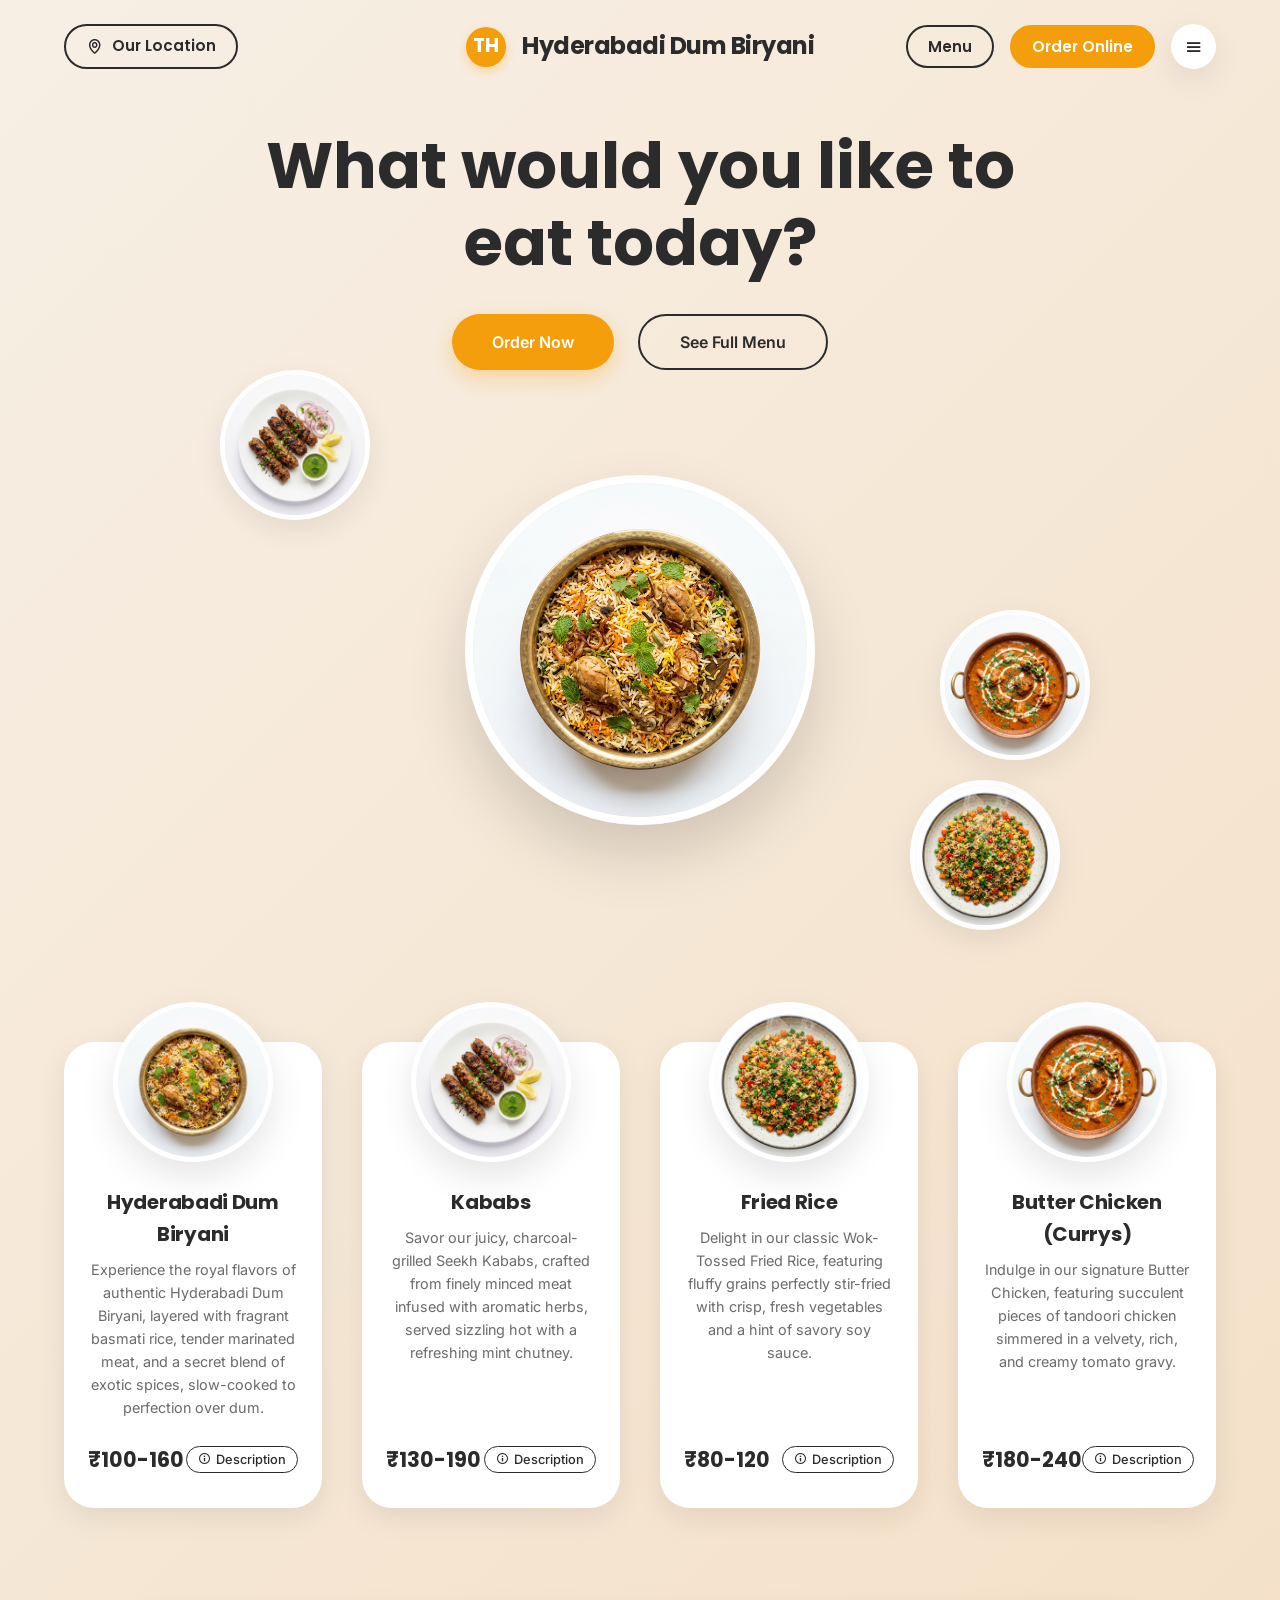
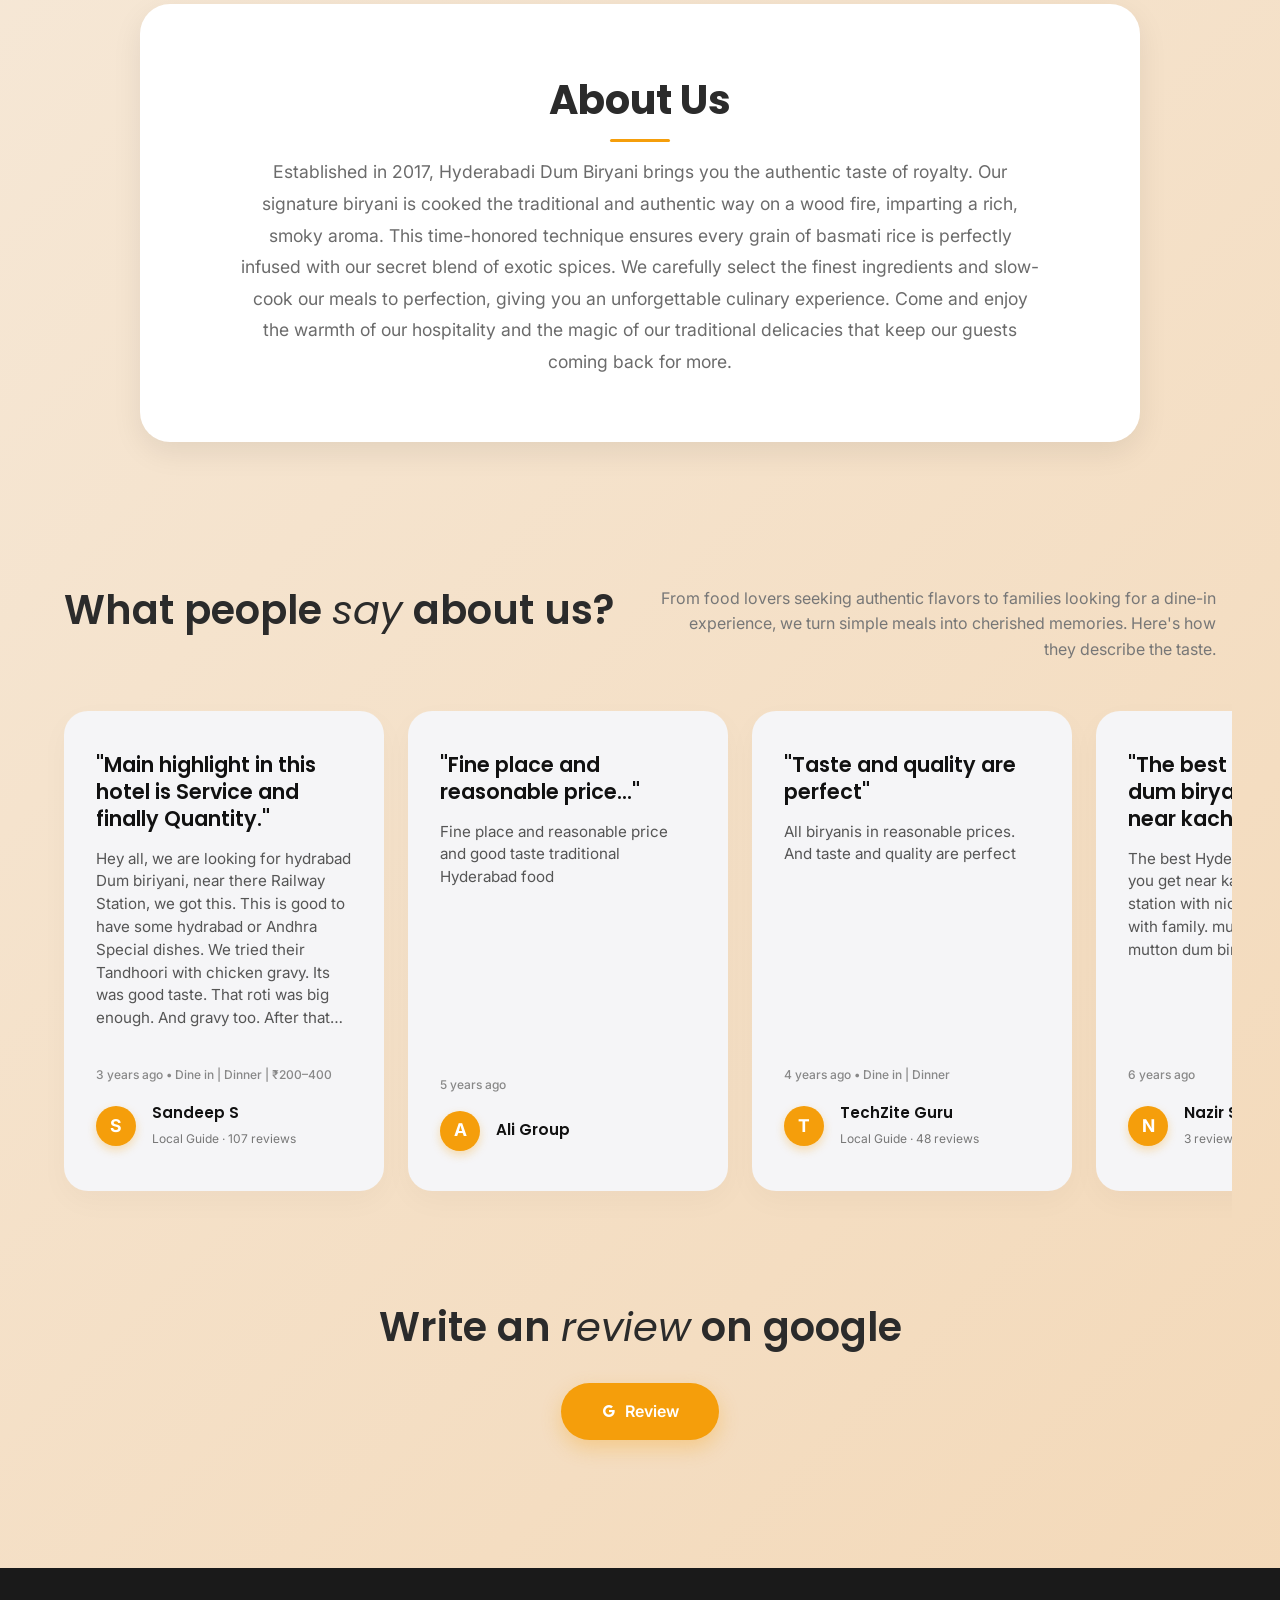
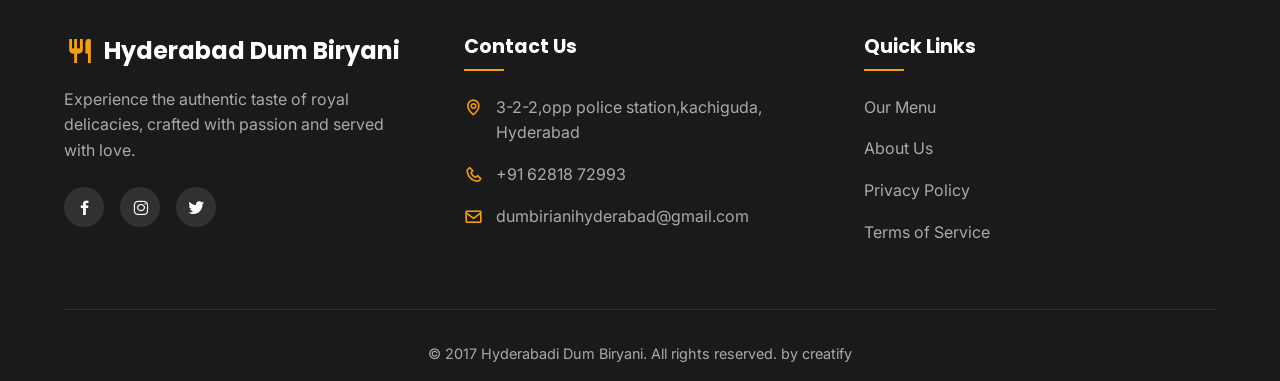
==== commit 9b4709c4: "Updated menu" ====
--- a/index.html
+++ b/index.html
@@ -236,7 +236,7 @@
       <div class="footer-section brand-section">
         <div class="footer-logo">
           <i class='bx bx-restaurant'></i>
-          <h2>Hyderabadi Dum Biryani</h2>
+          <h2>Hyderabad Dum Biryani</h2>
         </div>
         <p>Experience the authentic taste of royal delicacies, crafted with passion and served with love.</p>
         <div class="social-links">
--- a/style.css
+++ b/style.css
@@ -55,17 +55,14 @@
   top: 0;
   left: 0;
   z-index: 1000;
-  transition: transform 0.3s cubic-bezier(0.4, 0, 0.2, 1), background-color 0.3s ease, box-shadow 0.3s ease, backdrop-filter 0.3s ease;
-}
-
-.navbar.scrolled {
-  background: rgba(255, 255, 255, 0.95);
-  backdrop-filter: blur(10px);
-  box-shadow: 0 10px 30px rgba(0, 0, 0, 0.08);
+  transition: opacity 0.4s ease, visibility 0.4s ease;
+  opacity: 1;
+  visibility: visible;
 }
 
 .navbar.hidden {
-  transform: translateY(-100%);
+  opacity: 0;
+  visibility: hidden;
 }
 
 .nav-left {
@@ -507,28 +504,33 @@
   }
 
   .hero-title {
-    font-size: 2rem;
-    line-height: 1.3;
-    padding: 0 1rem;
-    margin-bottom: 1.5rem;
+    font-size: 2.8rem;
+    font-weight: 800;
+    line-height: 1.15;
+    padding: 0 0.5rem;
+    margin-bottom: 2rem;
   }
 
   .hero-buttons {
-    flex-direction: column;
+    flex-direction: row;
+    flex-wrap: wrap;
+    justify-content: center;
     width: 100%;
-    max-width: 300px;
+    max-width: 100%;
     gap: 1rem;
-    margin: 0 auto 2rem auto;
+    margin: 0 auto;
   }
 
   .btn {
-    width: 100%;
+    width: auto;
+    padding: 0.75rem 1.5rem;
+    font-size: 0.95rem;
   }
 
   .hero-images {
     width: 260px;
     height: 260px;
-    margin-top: 2rem;
+    margin-top: 5rem;
   }
 
   .main-dish {
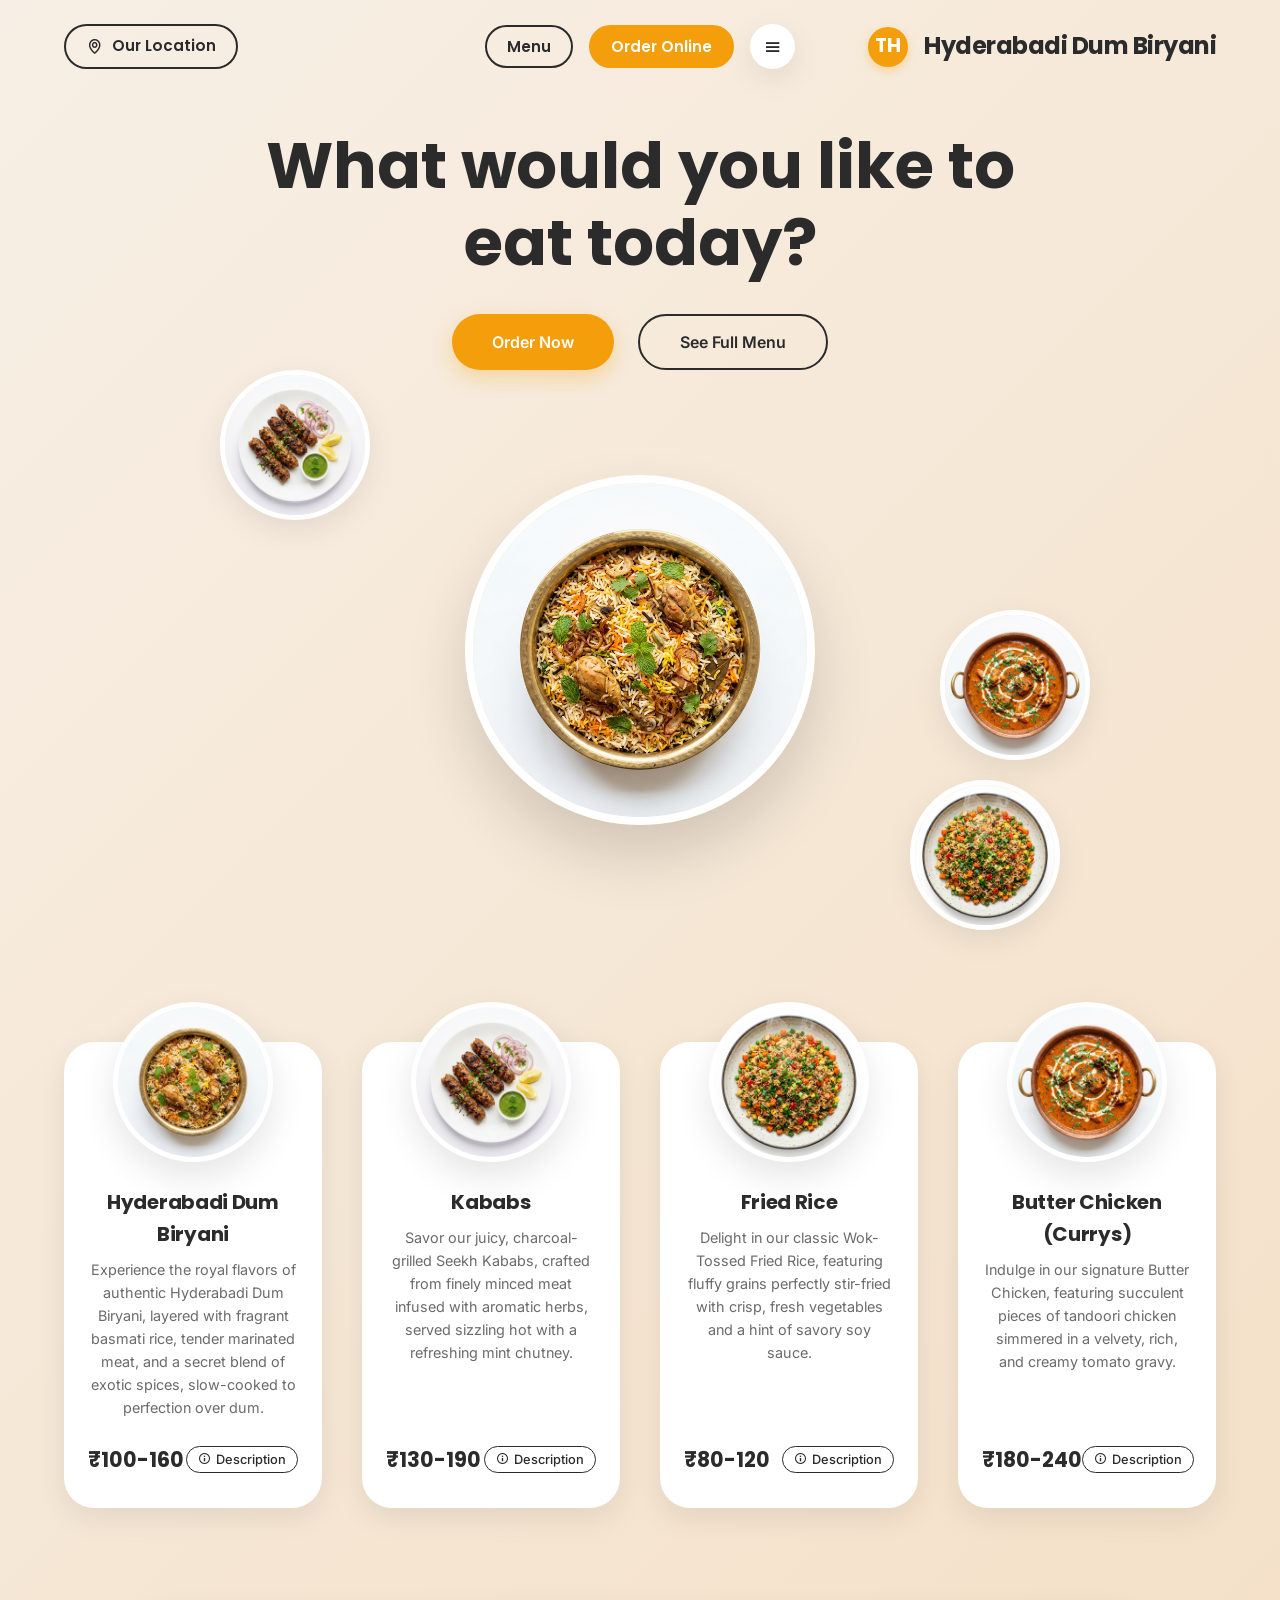
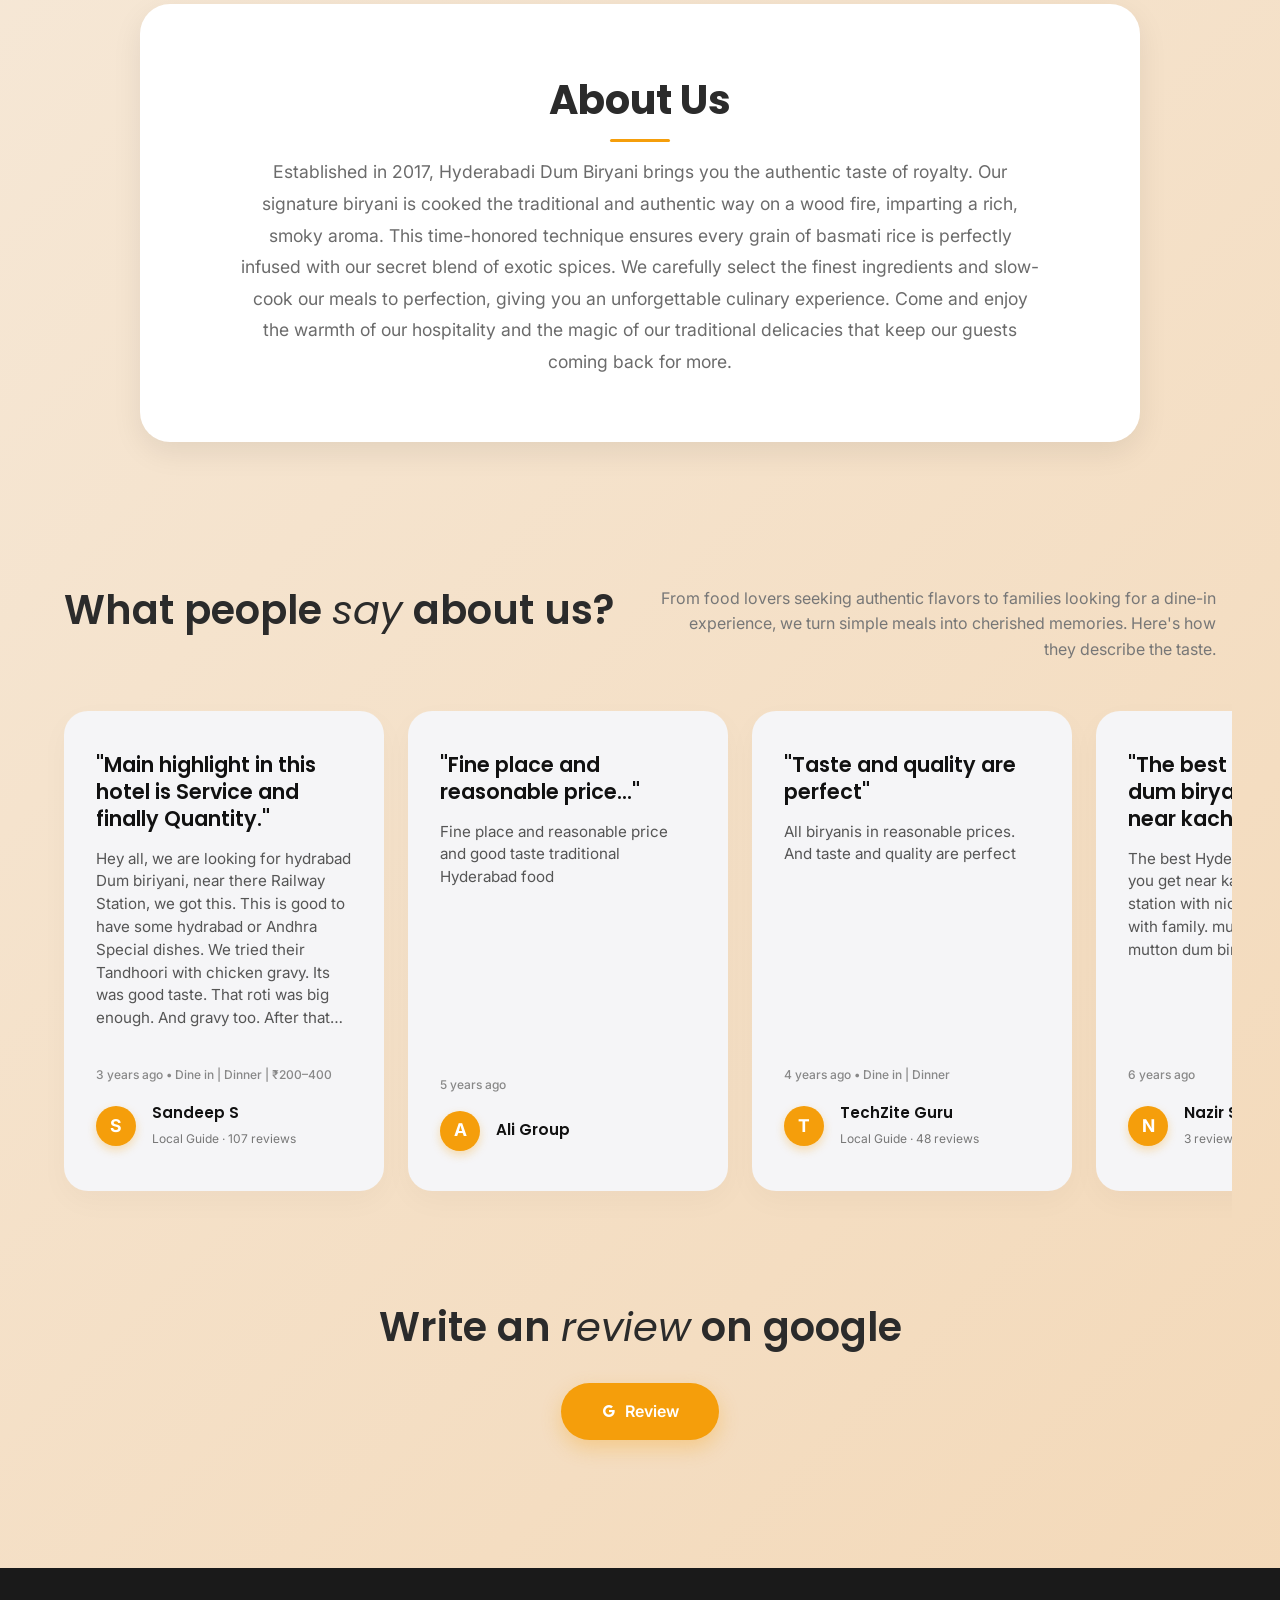
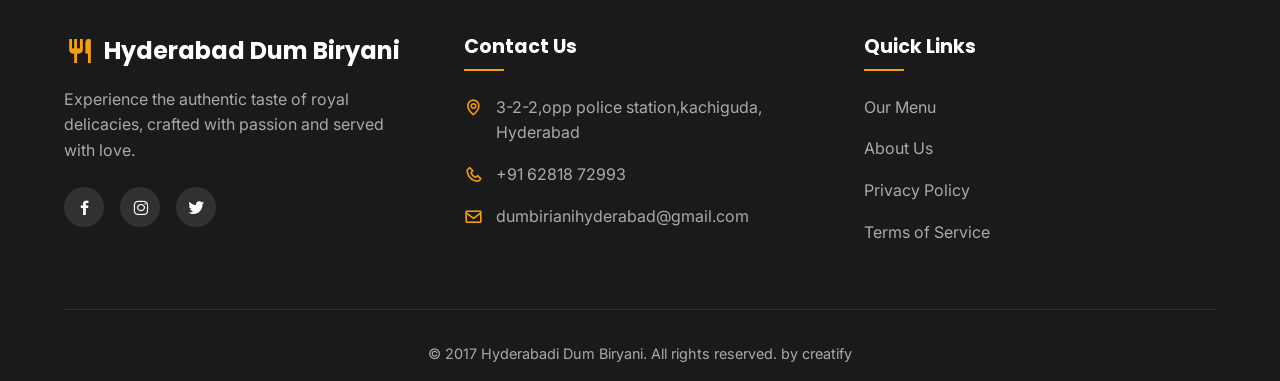
==== commit e20c61d1: "Describe your update" ====
--- a/index.html
+++ b/index.html
@@ -27,7 +27,7 @@
     <div class="nav-right">
       <button class="nav-pill-btn" onclick="window.location.href='menu.html'">Menu</button>
       <button class="nav-pill-btn order-online-btn"
-        onclick="window.location.href='https://www.zomato.com/hyderabad/hyderabad-dum-biryani-kacheguda'">Order
+        onclick="window.location.href='https://zomato.onelink.me/xqzv/ldtp38vq'">Order
         Online</button>
       <button class="icon-btn"><i class='bx bx-menu'></i></button>
     </div>
--- a/style.css
+++ b/style.css
@@ -88,9 +88,10 @@
 .nav-center {
   flex: 1;
   display: flex;
-  justify-content: center;
+  justify-content: flex-end;
   align-items: center;
   gap: 1rem;
+  order: 3;
 }
 
 .brand-logo {
@@ -117,9 +118,10 @@
 .nav-right {
   flex: 1;
   display: flex;
-  justify-content: flex-end;
+  justify-content: center;
   align-items: center;
   gap: 1rem;
+  order: 2;
 }
 
 .nav-pill-btn {
@@ -451,6 +453,10 @@
 }
 
 @media (max-width: 768px) {
+  * {
+    -webkit-tap-highlight-color: transparent;
+  }
+
   .navbar {
     padding: 1.5rem 5%;
     flex-wrap: nowrap;
